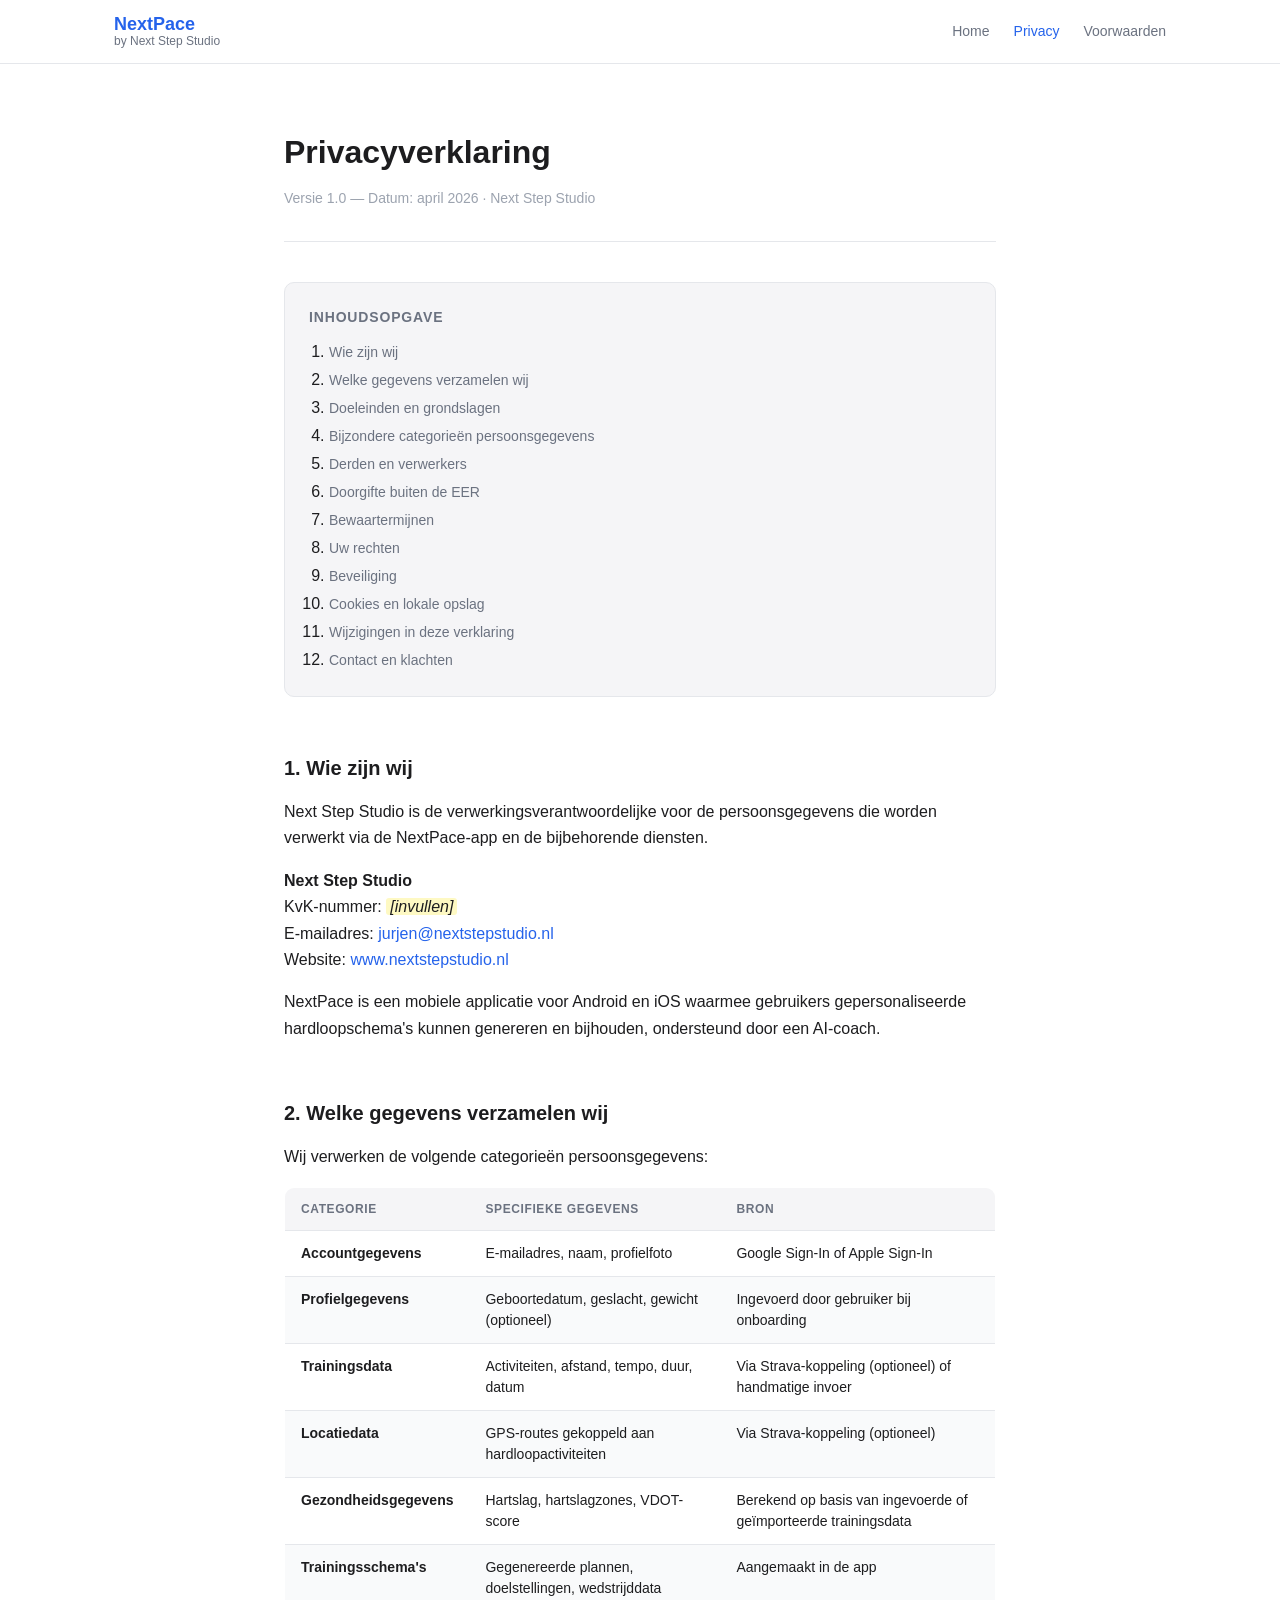
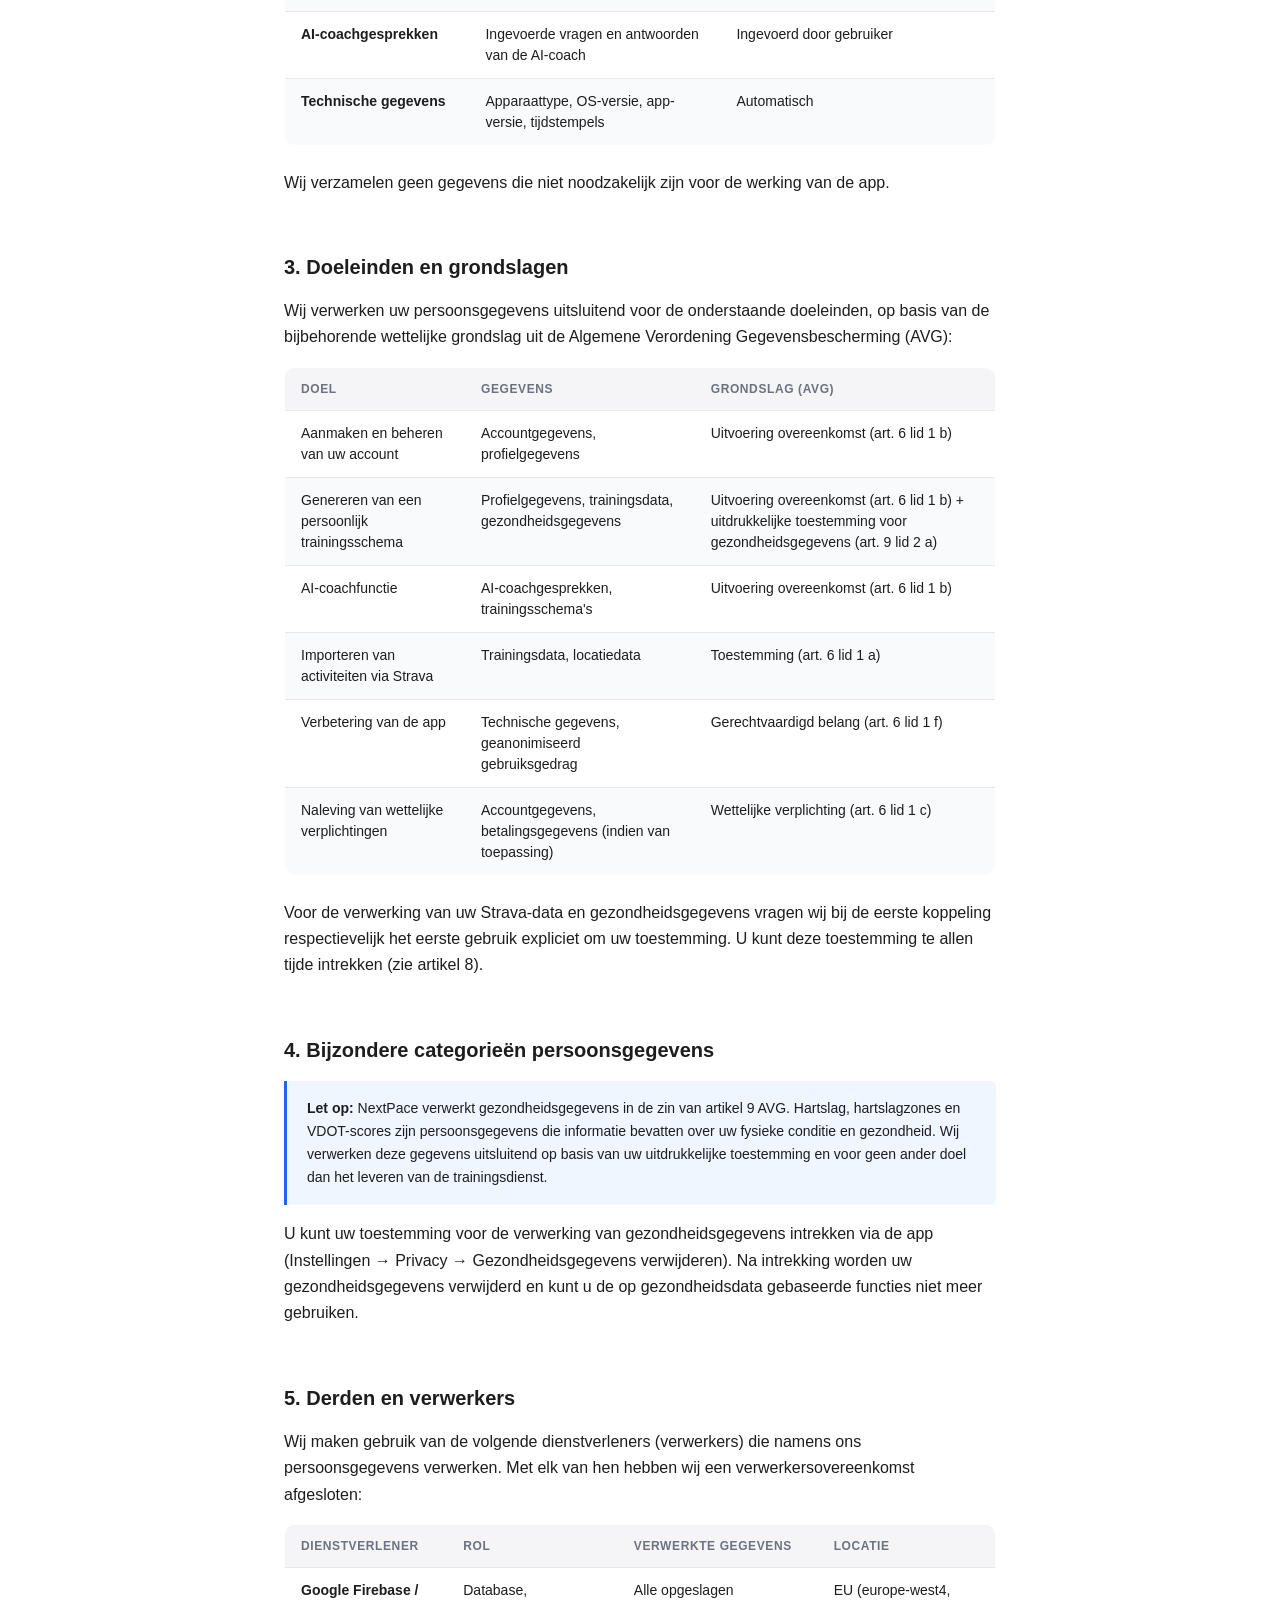
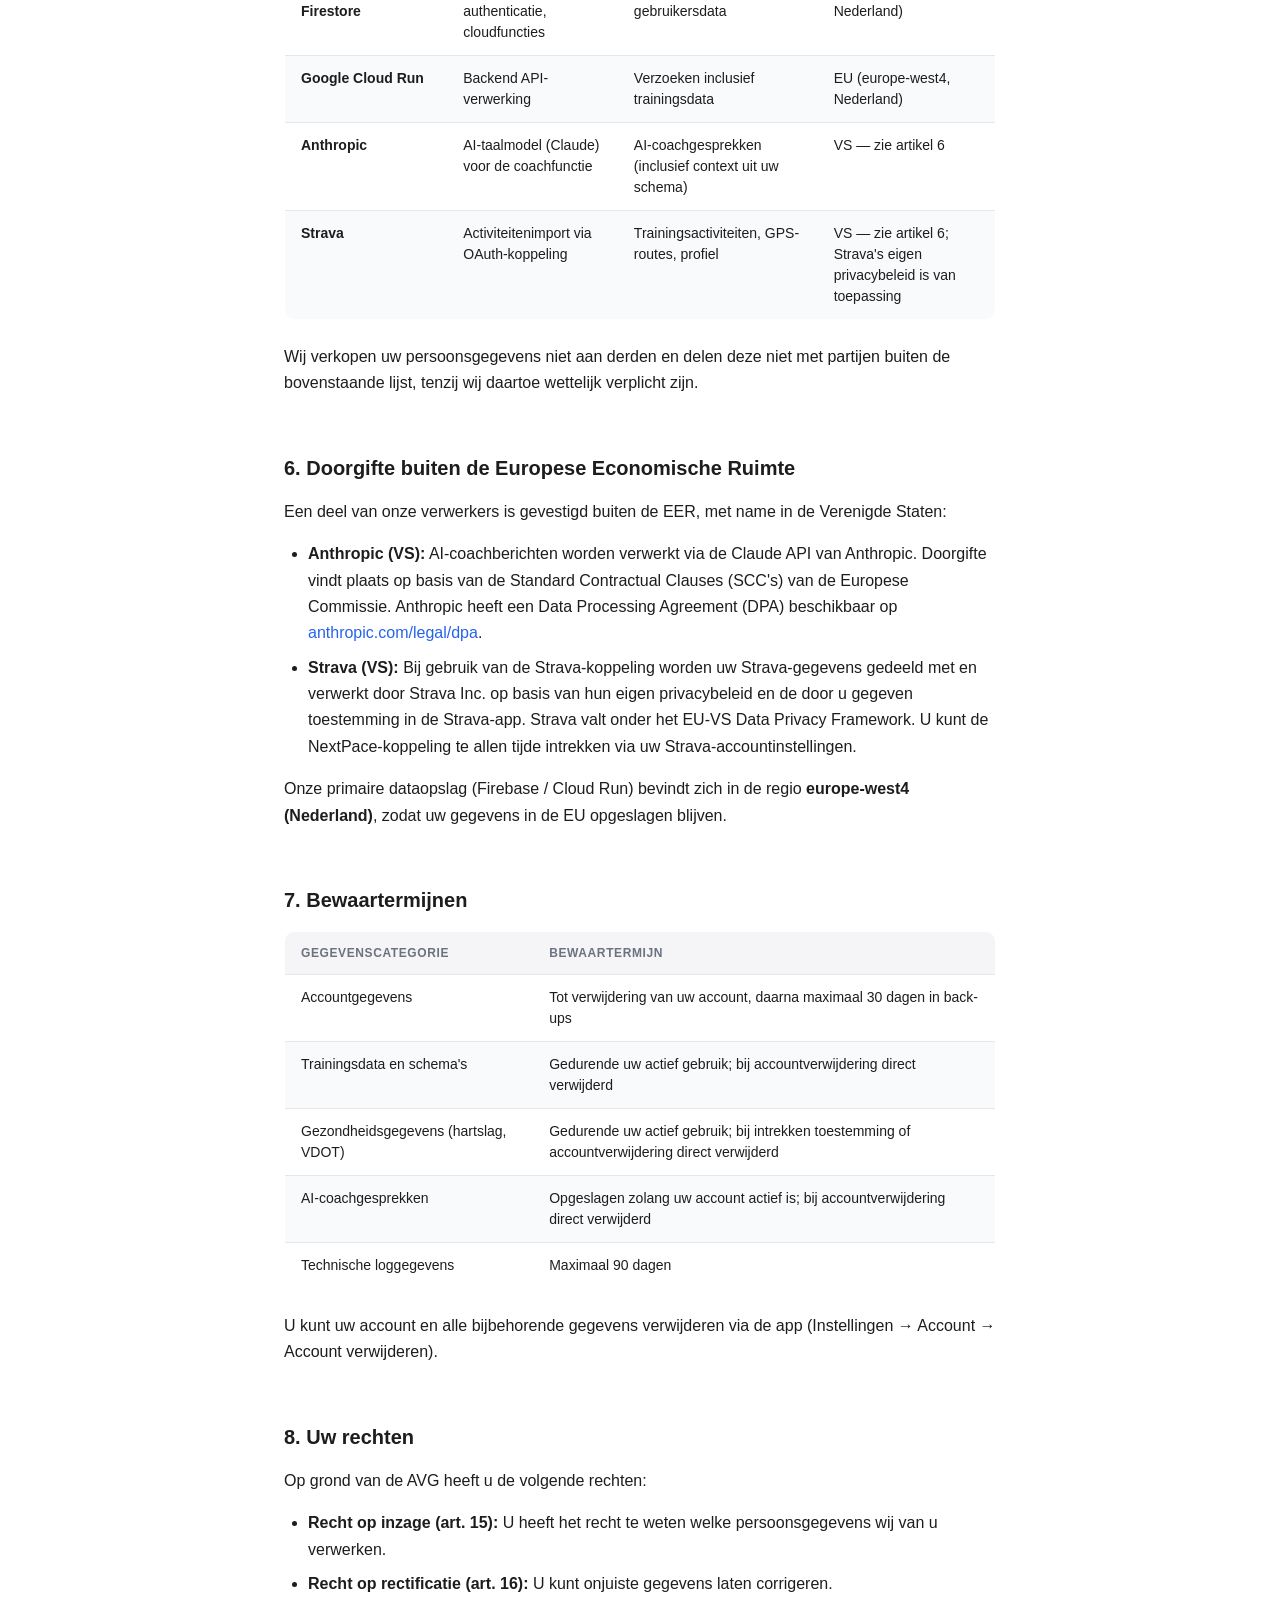
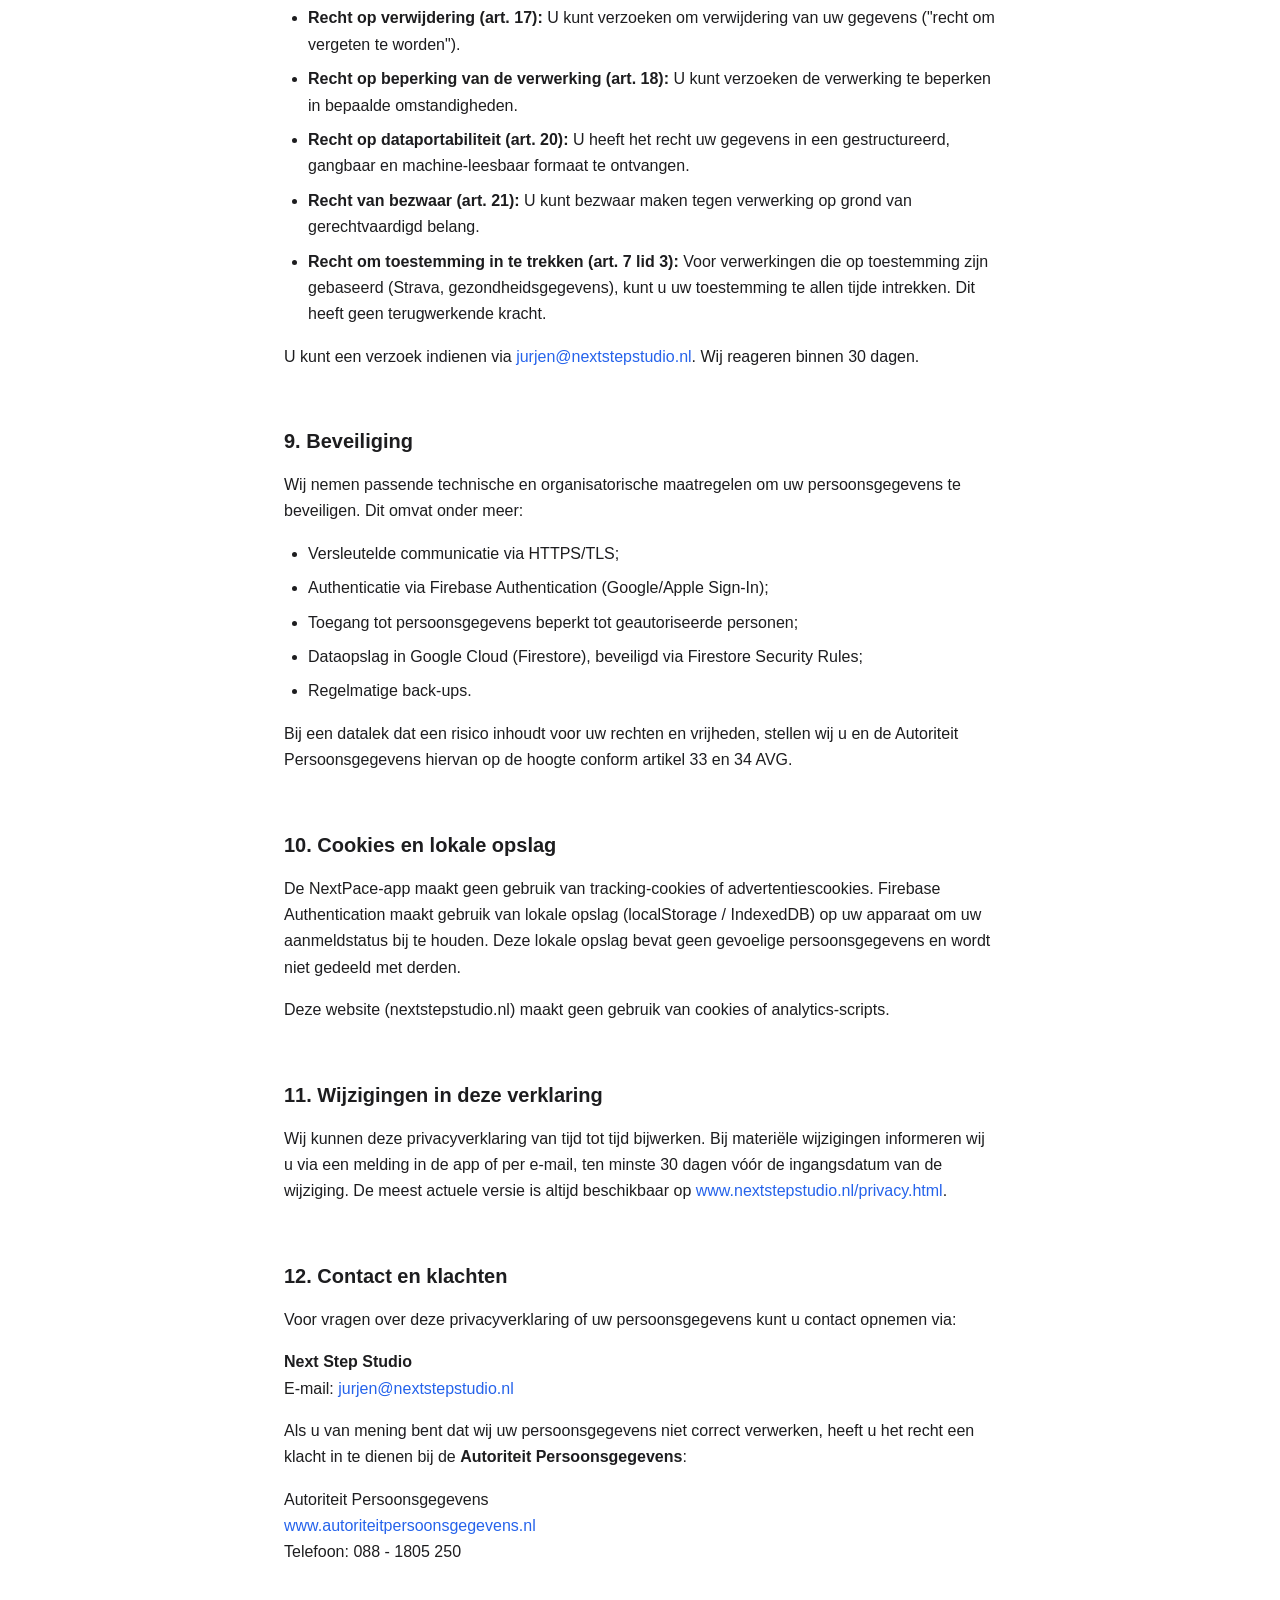
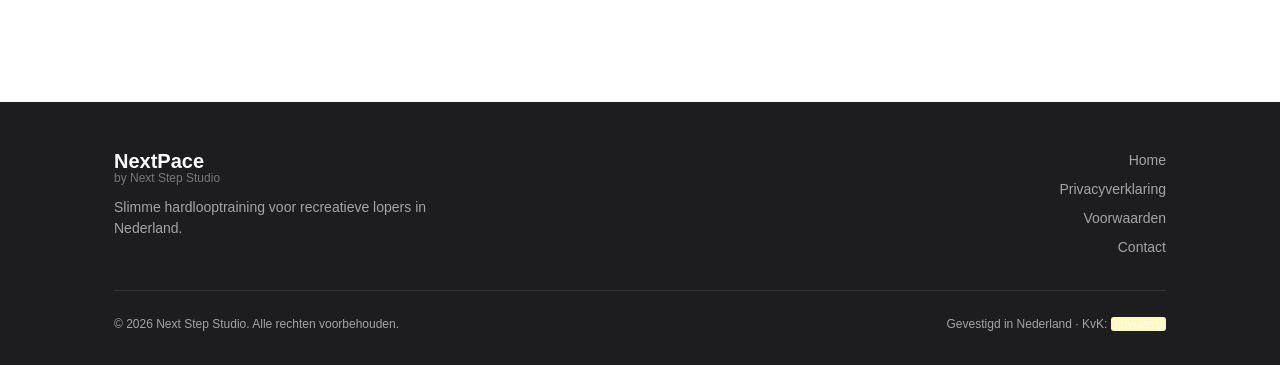
==== privacy.html @ 0c11603f "feat: initial Next Step Studio public website Homepage, privacyverklaring (AVG/GDPR) en administrati" ====
<!DOCTYPE html>
<html lang="nl">
<head>
  <meta charset="UTF-8">
  <meta name="viewport" content="width=device-width, initial-scale=1.0">
  <title>Privacyverklaring — Next Step Studio</title>
  <meta name="description" content="Privacyverklaring van Next Step Studio voor de NextPace-app. Lees hoe wij omgaan met uw persoonsgegevens.">
  <link rel="stylesheet" href="css/style.css">
</head>
<body>

<!-- Navbar -->
<nav class="navbar" role="navigation" aria-label="Hoofdnavigatie">
  <div class="container">
    <a href="/" class="nav-logo" aria-label="NextPace home">
      <span class="nav-logo-primary">NextPace</span>
      <span class="nav-logo-sub">by Next Step Studio</span>
    </a>
    <input type="checkbox" id="nav-toggle" class="nav-toggle" aria-hidden="true">
    <label for="nav-toggle" class="nav-toggle-label" aria-label="Menu openen">
      <span></span><span></span><span></span>
    </label>
    <ul class="nav-links">
      <li><a href="/">Home</a></li>
      <li><a href="/privacy.html" class="active">Privacy</a></li>
      <li><a href="/voorwaarden.html">Voorwaarden</a></li>
    </ul>
  </div>
</nav>

<!-- Inhoud -->
<main>
  <div class="legal-page">

    <div class="legal-header">
      <h1>Privacyverklaring</h1>
      <p class="legal-meta">Versie 1.0 — Datum: april 2026 · Next Step Studio</p>
    </div>

    <div class="legal-toc">
      <h2>Inhoudsopgave</h2>
      <ol>
        <li><a href="#s1">Wie zijn wij</a></li>
        <li><a href="#s2">Welke gegevens verzamelen wij</a></li>
        <li><a href="#s3">Doeleinden en grondslagen</a></li>
        <li><a href="#s4">Bijzondere categorieën persoonsgegevens</a></li>
        <li><a href="#s5">Derden en verwerkers</a></li>
        <li><a href="#s6">Doorgifte buiten de EER</a></li>
        <li><a href="#s7">Bewaartermijnen</a></li>
        <li><a href="#s8">Uw rechten</a></li>
        <li><a href="#s9">Beveiliging</a></li>
        <li><a href="#s10">Cookies en lokale opslag</a></li>
        <li><a href="#s11">Wijzigingen in deze verklaring</a></li>
        <li><a href="#s12">Contact en klachten</a></li>
      </ol>
    </div>

    <!-- 1 -->
    <div class="legal-section" id="s1">
      <h2>1. Wie zijn wij</h2>
      <p>Next Step Studio is de verwerkingsverantwoordelijke voor de persoonsgegevens die worden verwerkt via de NextPace-app en de bijbehorende diensten.</p>
      <p>
        <strong>Next Step Studio</strong><br>
        KvK-nummer: <span class="placeholder">[invullen]</span><br>
        E-mailadres: <a href="mailto:jurjen@nextstepstudio.nl">jurjen@nextstepstudio.nl</a><br>
        Website: <a href="https://www.nextstepstudio.nl">www.nextstepstudio.nl</a>
      </p>
      <p>NextPace is een mobiele applicatie voor Android en iOS waarmee gebruikers gepersonaliseerde hardloopschema's kunnen genereren en bijhouden, ondersteund door een AI-coach.</p>
    </div>

    <!-- 2 -->
    <div class="legal-section" id="s2">
      <h2>2. Welke gegevens verzamelen wij</h2>
      <p>Wij verwerken de volgende categorieën persoonsgegevens:</p>

      <table class="legal-table">
        <thead>
          <tr>
            <th>Categorie</th>
            <th>Specifieke gegevens</th>
            <th>Bron</th>
          </tr>
        </thead>
        <tbody>
          <tr>
            <td><strong>Accountgegevens</strong></td>
            <td>E-mailadres, naam, profielfoto</td>
            <td>Google Sign-In of Apple Sign-In</td>
          </tr>
          <tr>
            <td><strong>Profielgegevens</strong></td>
            <td>Geboortedatum, geslacht, gewicht (optioneel)</td>
            <td>Ingevoerd door gebruiker bij onboarding</td>
          </tr>
          <tr>
            <td><strong>Trainingsdata</strong></td>
            <td>Activiteiten, afstand, tempo, duur, datum</td>
            <td>Via Strava-koppeling (optioneel) of handmatige invoer</td>
          </tr>
          <tr>
            <td><strong>Locatiedata</strong></td>
            <td>GPS-routes gekoppeld aan hardloopactiviteiten</td>
            <td>Via Strava-koppeling (optioneel)</td>
          </tr>
          <tr>
            <td><strong>Gezondheidsgegevens</strong></td>
            <td>Hartslag, hartslagzones, VDOT-score</td>
            <td>Berekend op basis van ingevoerde of geïmporteerde trainingsdata</td>
          </tr>
          <tr>
            <td><strong>Trainingsschema's</strong></td>
            <td>Gegenereerde plannen, doelstellingen, wedstrijddata</td>
            <td>Aangemaakt in de app</td>
          </tr>
          <tr>
            <td><strong>AI-coachgesprekken</strong></td>
            <td>Ingevoerde vragen en antwoorden van de AI-coach</td>
            <td>Ingevoerd door gebruiker</td>
          </tr>
          <tr>
            <td><strong>Technische gegevens</strong></td>
            <td>Apparaattype, OS-versie, app-versie, tijdstempels</td>
            <td>Automatisch</td>
          </tr>
        </tbody>
      </table>

      <p>Wij verzamelen geen gegevens die niet noodzakelijk zijn voor de werking van de app.</p>
    </div>

    <!-- 3 -->
    <div class="legal-section" id="s3">
      <h2>3. Doeleinden en grondslagen</h2>
      <p>Wij verwerken uw persoonsgegevens uitsluitend voor de onderstaande doeleinden, op basis van de bijbehorende wettelijke grondslag uit de Algemene Verordening Gegevensbescherming (AVG):</p>

      <table class="legal-table">
        <thead>
          <tr>
            <th>Doel</th>
            <th>Gegevens</th>
            <th>Grondslag (AVG)</th>
          </tr>
        </thead>
        <tbody>
          <tr>
            <td>Aanmaken en beheren van uw account</td>
            <td>Accountgegevens, profielgegevens</td>
            <td>Uitvoering overeenkomst (art. 6 lid 1 b)</td>
          </tr>
          <tr>
            <td>Genereren van een persoonlijk trainingsschema</td>
            <td>Profielgegevens, trainingsdata, gezondheidsgegevens</td>
            <td>Uitvoering overeenkomst (art. 6 lid 1 b) + uitdrukkelijke toestemming voor gezondheidsgegevens (art. 9 lid 2 a)</td>
          </tr>
          <tr>
            <td>AI-coachfunctie</td>
            <td>AI-coachgesprekken, trainingsschema's</td>
            <td>Uitvoering overeenkomst (art. 6 lid 1 b)</td>
          </tr>
          <tr>
            <td>Importeren van activiteiten via Strava</td>
            <td>Trainingsdata, locatiedata</td>
            <td>Toestemming (art. 6 lid 1 a)</td>
          </tr>
          <tr>
            <td>Verbetering van de app</td>
            <td>Technische gegevens, geanonimiseerd gebruiksgedrag</td>
            <td>Gerechtvaardigd belang (art. 6 lid 1 f)</td>
          </tr>
          <tr>
            <td>Naleving van wettelijke verplichtingen</td>
            <td>Accountgegevens, betalingsgegevens (indien van toepassing)</td>
            <td>Wettelijke verplichting (art. 6 lid 1 c)</td>
          </tr>
        </tbody>
      </table>

      <p>Voor de verwerking van uw Strava-data en gezondheidsgegevens vragen wij bij de eerste koppeling respectievelijk het eerste gebruik expliciet om uw toestemming. U kunt deze toestemming te allen tijde intrekken (zie artikel 8).</p>
    </div>

    <!-- 4 -->
    <div class="legal-section" id="s4">
      <h2>4. Bijzondere categorieën persoonsgegevens</h2>
      <div class="legal-highlight">
        <strong>Let op:</strong> NextPace verwerkt gezondheidsgegevens in de zin van artikel 9 AVG. Hartslag, hartslagzones en VDOT-scores zijn persoonsgegevens die informatie bevatten over uw fysieke conditie en gezondheid. Wij verwerken deze gegevens uitsluitend op basis van uw uitdrukkelijke toestemming en voor geen ander doel dan het leveren van de trainingsdienst.
      </div>
      <p>U kunt uw toestemming voor de verwerking van gezondheidsgegevens intrekken via de app (Instellingen → Privacy → Gezondheidsgegevens verwijderen). Na intrekking worden uw gezondheidsgegevens verwijderd en kunt u de op gezondheidsdata gebaseerde functies niet meer gebruiken.</p>
    </div>

    <!-- 5 -->
    <div class="legal-section" id="s5">
      <h2>5. Derden en verwerkers</h2>
      <p>Wij maken gebruik van de volgende dienstverleners (verwerkers) die namens ons persoonsgegevens verwerken. Met elk van hen hebben wij een verwerkersovereenkomst afgesloten:</p>

      <table class="legal-table">
        <thead>
          <tr>
            <th>Dienstverlener</th>
            <th>Rol</th>
            <th>Verwerkte gegevens</th>
            <th>Locatie</th>
          </tr>
        </thead>
        <tbody>
          <tr>
            <td><strong>Google Firebase / Firestore</strong></td>
            <td>Database, authenticatie, cloudfuncties</td>
            <td>Alle opgeslagen gebruikersdata</td>
            <td>EU (europe-west4, Nederland)</td>
          </tr>
          <tr>
            <td><strong>Google Cloud Run</strong></td>
            <td>Backend API-verwerking</td>
            <td>Verzoeken inclusief trainingsdata</td>
            <td>EU (europe-west4, Nederland)</td>
          </tr>
          <tr>
            <td><strong>Anthropic</strong></td>
            <td>AI-taalmodel (Claude) voor de coachfunctie</td>
            <td>AI-coachgesprekken (inclusief context uit uw schema)</td>
            <td>VS — zie artikel 6</td>
          </tr>
          <tr>
            <td><strong>Strava</strong></td>
            <td>Activiteitenimport via OAuth-koppeling</td>
            <td>Trainingsactiviteiten, GPS-routes, profiel</td>
            <td>VS — zie artikel 6; Strava's eigen privacybeleid is van toepassing</td>
          </tr>
        </tbody>
      </table>

      <p>Wij verkopen uw persoonsgegevens niet aan derden en delen deze niet met partijen buiten de bovenstaande lijst, tenzij wij daartoe wettelijk verplicht zijn.</p>
    </div>

    <!-- 6 -->
    <div class="legal-section" id="s6">
      <h2>6. Doorgifte buiten de Europese Economische Ruimte</h2>
      <p>Een deel van onze verwerkers is gevestigd buiten de EER, met name in de Verenigde Staten:</p>
      <ul>
        <li><strong>Anthropic (VS):</strong> AI-coachberichten worden verwerkt via de Claude API van Anthropic. Doorgifte vindt plaats op basis van de Standard Contractual Clauses (SCC's) van de Europese Commissie. Anthropic heeft een Data Processing Agreement (DPA) beschikbaar op <a href="https://www.anthropic.com/legal/dpa" target="_blank" rel="noopener">anthropic.com/legal/dpa</a>.</li>
        <li><strong>Strava (VS):</strong> Bij gebruik van de Strava-koppeling worden uw Strava-gegevens gedeeld met en verwerkt door Strava Inc. op basis van hun eigen privacybeleid en de door u gegeven toestemming in de Strava-app. Strava valt onder het EU-VS Data Privacy Framework. U kunt de NextPace-koppeling te allen tijde intrekken via uw Strava-accountinstellingen.</li>
      </ul>
      <p>Onze primaire dataopslag (Firebase / Cloud Run) bevindt zich in de regio <strong>europe-west4 (Nederland)</strong>, zodat uw gegevens in de EU opgeslagen blijven.</p>
    </div>

    <!-- 7 -->
    <div class="legal-section" id="s7">
      <h2>7. Bewaartermijnen</h2>
      <table class="legal-table">
        <thead>
          <tr>
            <th>Gegevenscategorie</th>
            <th>Bewaartermijn</th>
          </tr>
        </thead>
        <tbody>
          <tr>
            <td>Accountgegevens</td>
            <td>Tot verwijdering van uw account, daarna maximaal 30 dagen in back-ups</td>
          </tr>
          <tr>
            <td>Trainingsdata en schema's</td>
            <td>Gedurende uw actief gebruik; bij accountverwijdering direct verwijderd</td>
          </tr>
          <tr>
            <td>Gezondheidsgegevens (hartslag, VDOT)</td>
            <td>Gedurende uw actief gebruik; bij intrekken toestemming of accountverwijdering direct verwijderd</td>
          </tr>
          <tr>
            <td>AI-coachgesprekken</td>
            <td>Opgeslagen zolang uw account actief is; bij accountverwijdering direct verwijderd</td>
          </tr>
          <tr>
            <td>Technische loggegevens</td>
            <td>Maximaal 90 dagen</td>
          </tr>
        </tbody>
      </table>
      <p>U kunt uw account en alle bijbehorende gegevens verwijderen via de app (Instellingen → Account → Account verwijderen).</p>
    </div>

    <!-- 8 -->
    <div class="legal-section" id="s8">
      <h2>8. Uw rechten</h2>
      <p>Op grond van de AVG heeft u de volgende rechten:</p>
      <ul>
        <li><strong>Recht op inzage (art. 15):</strong> U heeft het recht te weten welke persoonsgegevens wij van u verwerken.</li>
        <li><strong>Recht op rectificatie (art. 16):</strong> U kunt onjuiste gegevens laten corrigeren.</li>
        <li><strong>Recht op verwijdering (art. 17):</strong> U kunt verzoeken om verwijdering van uw gegevens ("recht om vergeten te worden").</li>
        <li><strong>Recht op beperking van de verwerking (art. 18):</strong> U kunt verzoeken de verwerking te beperken in bepaalde omstandigheden.</li>
        <li><strong>Recht op dataportabiliteit (art. 20):</strong> U heeft het recht uw gegevens in een gestructureerd, gangbaar en machine-leesbaar formaat te ontvangen.</li>
        <li><strong>Recht van bezwaar (art. 21):</strong> U kunt bezwaar maken tegen verwerking op grond van gerechtvaardigd belang.</li>
        <li><strong>Recht om toestemming in te trekken (art. 7 lid 3):</strong> Voor verwerkingen die op toestemming zijn gebaseerd (Strava, gezondheidsgegevens), kunt u uw toestemming te allen tijde intrekken. Dit heeft geen terugwerkende kracht.</li>
      </ul>
      <p>U kunt een verzoek indienen via <a href="mailto:jurjen@nextstepstudio.nl">jurjen@nextstepstudio.nl</a>. Wij reageren binnen 30 dagen.</p>
    </div>

    <!-- 9 -->
    <div class="legal-section" id="s9">
      <h2>9. Beveiliging</h2>
      <p>Wij nemen passende technische en organisatorische maatregelen om uw persoonsgegevens te beveiligen. Dit omvat onder meer:</p>
      <ul>
        <li>Versleutelde communicatie via HTTPS/TLS;</li>
        <li>Authenticatie via Firebase Authentication (Google/Apple Sign-In);</li>
        <li>Toegang tot persoonsgegevens beperkt tot geautoriseerde personen;</li>
        <li>Dataopslag in Google Cloud (Firestore), beveiligd via Firestore Security Rules;</li>
        <li>Regelmatige back-ups.</li>
      </ul>
      <p>Bij een datalek dat een risico inhoudt voor uw rechten en vrijheden, stellen wij u en de Autoriteit Persoonsgegevens hiervan op de hoogte conform artikel 33 en 34 AVG.</p>
    </div>

    <!-- 10 -->
    <div class="legal-section" id="s10">
      <h2>10. Cookies en lokale opslag</h2>
      <p>De NextPace-app maakt geen gebruik van tracking-cookies of advertentiescookies. Firebase Authentication maakt gebruik van lokale opslag (localStorage / IndexedDB) op uw apparaat om uw aanmeldstatus bij te houden. Deze lokale opslag bevat geen gevoelige persoonsgegevens en wordt niet gedeeld met derden.</p>
      <p>Deze website (nextstepstudio.nl) maakt geen gebruik van cookies of analytics-scripts.</p>
    </div>

    <!-- 11 -->
    <div class="legal-section" id="s11">
      <h2>11. Wijzigingen in deze verklaring</h2>
      <p>Wij kunnen deze privacyverklaring van tijd tot tijd bijwerken. Bij materiële wijzigingen informeren wij u via een melding in de app of per e-mail, ten minste 30 dagen vóór de ingangsdatum van de wijziging. De meest actuele versie is altijd beschikbaar op <a href="https://www.nextstepstudio.nl/privacy.html">www.nextstepstudio.nl/privacy.html</a>.</p>
    </div>

    <!-- 12 -->
    <div class="legal-section" id="s12">
      <h2>12. Contact en klachten</h2>
      <p>Voor vragen over deze privacyverklaring of uw persoonsgegevens kunt u contact opnemen via:</p>
      <p>
        <strong>Next Step Studio</strong><br>
        E-mail: <a href="mailto:jurjen@nextstepstudio.nl">jurjen@nextstepstudio.nl</a>
      </p>
      <p>Als u van mening bent dat wij uw persoonsgegevens niet correct verwerken, heeft u het recht een klacht in te dienen bij de <strong>Autoriteit Persoonsgegevens</strong>:</p>
      <p>
        Autoriteit Persoonsgegevens<br>
        <a href="https://www.autoriteitpersoonsgegevens.nl" target="_blank" rel="noopener">www.autoriteitpersoonsgegevens.nl</a><br>
        Telefoon: 088 - 1805 250
      </p>
    </div>

  </div>
</main>

<!-- Footer -->
<footer class="footer" role="contentinfo">
  <div class="container">
    <div class="footer-inner">
      <div class="footer-brand">
        <a href="/" class="nav-logo">
          <span class="nav-logo-primary">NextPace</span>
          <span class="nav-logo-sub">by Next Step Studio</span>
        </a>
        <p>Slimme hardlooptraining voor recreatieve lopers in Nederland.</p>
      </div>
      <nav class="footer-links" aria-label="Footer navigatie">
        <a href="/">Home</a>
        <a href="/privacy.html">Privacyverklaring</a>
        <a href="/voorwaarden.html">Voorwaarden</a>
        <a href="mailto:jurjen@nextstepstudio.nl">Contact</a>
      </nav>
    </div>
    <div class="footer-bottom">
      <span>© 2026 Next Step Studio. Alle rechten voorbehouden.</span>
      <span>Gevestigd in Nederland · KvK: <span class="placeholder">[invullen]</span></span>
    </div>
  </div>
</footer>

</body>
</html>
---- css/style.css ----
/* ============================================================
   Next Step Studio — Design System
   nextstepstudio.nl
   ============================================================ */

/* --- Tokens ------------------------------------------------- */
:root {
  /* Brand */
  --color-primary:        #2563eb;
  --color-primary-hover:  #1d4ed8;
  --color-primary-light:  #eff6ff;

  /* Accent (decoratief, niet voor tekst op wit — contrast < 3:1) */
  --color-accent:         #f97316;
  --color-accent-hover:   #ea6c00;

  /* Backgrounds */
  --color-bg:             #ffffff;
  --color-bg-subtle:      #f5f5f7;
  --color-bg-muted:       #f9fafb;

  /* Borders */
  --color-border:         #e5e7eb;
  --color-border-subtle:  #d1d5db;

  /* Text */
  --color-text:           #1d1d1f;
  --color-text-secondary: #6b7280;
  --color-text-muted:     #9ca3af;
  --color-text-inverse:   #ffffff;

  /* Typography */
  --font-family: -apple-system, BlinkMacSystemFont, 'Segoe UI', 'Helvetica Neue', Arial, sans-serif;

  --text-xs:   0.75rem;
  --text-sm:   0.875rem;
  --text-base: 1rem;
  --text-lg:   1.125rem;
  --text-xl:   1.25rem;
  --text-2xl:  1.5rem;
  --text-3xl:  2rem;
  --text-4xl:  clamp(2.25rem, 5vw, 3rem);

  --font-normal:   400;
  --font-medium:   500;
  --font-semibold: 600;
  --font-bold:     700;

  --leading-tight:   1.2;
  --leading-snug:    1.375;
  --leading-normal:  1.5;
  --leading-relaxed: 1.65;

  /* Spacing (4px base) */
  --space-1:  0.25rem;
  --space-2:  0.5rem;
  --space-3:  0.75rem;
  --space-4:  1rem;
  --space-5:  1.25rem;
  --space-6:  1.5rem;
  --space-8:  2rem;
  --space-10: 2.5rem;
  --space-12: 3rem;
  --space-16: 4rem;
  --space-20: 5rem;
  --space-24: 6rem;

  /* Border radius */
  --radius-sm:   6px;
  --radius-md:   10px;
  --radius-lg:   12px;
  --radius-full: 9999px;

  /* Shadows */
  --shadow-sm: 0 1px 4px rgba(0,0,0,0.06);
  --shadow-md: 0 2px 12px rgba(0,0,0,0.08);
  --shadow-lg: 0 8px 32px rgba(0,0,0,0.10);
}

/* --- Reset -------------------------------------------------- */
*, *::before, *::after { box-sizing: border-box; margin: 0; padding: 0; }

html { scroll-behavior: smooth; }

body {
  font-family: var(--font-family);
  font-size: var(--text-base);
  line-height: var(--leading-normal);
  color: var(--color-text);
  background: var(--color-bg);
  -webkit-font-smoothing: antialiased;
}

a { color: var(--color-primary); text-decoration: none; }
a:hover { text-decoration: underline; }
a:focus-visible {
  outline: 2px solid var(--color-primary);
  outline-offset: 2px;
  border-radius: var(--radius-sm);
}

img { max-width: 100%; display: block; }

/* --- Layout ------------------------------------------------- */
.container {
  max-width: 1100px;
  margin: 0 auto;
  padding: 0 var(--space-6);
}

/* --- Navbar ------------------------------------------------- */
.navbar {
  position: sticky;
  top: 0;
  z-index: 100;
  background: var(--color-bg);
  border-bottom: 1px solid var(--color-border);
  height: 64px;
  display: flex;
  align-items: center;
}

.navbar .container {
  display: flex;
  align-items: center;
  justify-content: space-between;
  width: 100%;
}

.nav-logo {
  display: flex;
  flex-direction: column;
  line-height: 1.1;
  color: var(--color-text);
  text-decoration: none;
}
.nav-logo:hover { text-decoration: none; }

.nav-logo-primary {
  font-size: var(--text-lg);
  font-weight: var(--font-bold);
  color: var(--color-primary);
}

.nav-logo-sub {
  font-size: var(--text-xs);
  font-weight: var(--font-normal);
  color: var(--color-text-secondary);
}

.nav-links {
  display: flex;
  align-items: center;
  gap: var(--space-6);
  list-style: none;
}

.nav-links a {
  font-size: var(--text-sm);
  font-weight: var(--font-medium);
  color: var(--color-text-secondary);
  transition: color 0.15s;
}
.nav-links a:hover { color: var(--color-text); text-decoration: none; }
.nav-links a.active { color: var(--color-primary); }

/* Mobile nav toggle — pure CSS checkbox hack */
.nav-toggle { display: none; }
.nav-toggle-label {
  display: none;
  cursor: pointer;
  flex-direction: column;
  gap: 5px;
  padding: var(--space-2);
}
.nav-toggle-label span {
  display: block;
  width: 22px;
  height: 2px;
  background: var(--color-text);
  border-radius: 2px;
  transition: 0.2s;
}

@media (max-width: 600px) {
  .nav-toggle-label { display: flex; }
  .nav-links {
    display: none;
    position: absolute;
    top: 64px;
    left: 0; right: 0;
    background: var(--color-bg);
    border-bottom: 1px solid var(--color-border);
    flex-direction: column;
    align-items: flex-start;
    padding: var(--space-4) var(--space-6);
    gap: var(--space-4);
  }
  .nav-toggle:checked ~ .nav-links { display: flex; }
  .nav-toggle:checked + .nav-toggle-label span:nth-child(1) { transform: translateY(7px) rotate(45deg); }
  .nav-toggle:checked + .nav-toggle-label span:nth-child(2) { opacity: 0; }
  .nav-toggle:checked + .nav-toggle-label span:nth-child(3) { transform: translateY(-7px) rotate(-45deg); }
}

/* --- Buttons ----------------------------------------------- */
.btn {
  display: inline-flex;
  align-items: center;
  gap: var(--space-2);
  padding: var(--space-3) var(--space-6);
  border-radius: var(--radius-md);
  font-size: var(--text-base);
  font-weight: var(--font-semibold);
  font-family: var(--font-family);
  text-decoration: none;
  cursor: pointer;
  border: none;
  transition: background 0.15s, transform 0.1s, box-shadow 0.15s, color 0.15s;
}
.btn:hover { text-decoration: none; }
.btn:active { transform: scale(0.98); }
.btn:focus-visible { outline: 2px solid var(--color-primary); outline-offset: 2px; }

.btn-primary {
  background: var(--color-primary);
  color: var(--color-text-inverse);
}
.btn-primary:hover { background: var(--color-primary-hover); color: var(--color-text-inverse); }

.btn-ghost {
  background: transparent;
  color: var(--color-primary);
  border: 1.5px solid var(--color-primary);
}
.btn-ghost:hover { background: var(--color-primary-light); color: var(--color-primary); }

.btn-secondary {
  background: var(--color-bg-muted);
  color: var(--color-text);
  border: 1px solid var(--color-border);
}
.btn-secondary:hover { background: var(--color-border); }

/* --- Hero --------------------------------------------------- */
.hero {
  background: linear-gradient(135deg, #eff6ff 0%, #f5f5f7 60%, #fff7ed 100%);
  padding: var(--space-24) 0;
}

.hero-inner {
  display: grid;
  grid-template-columns: 1fr 1fr;
  gap: var(--space-16);
  align-items: center;
}

.hero-eyebrow {
  display: inline-flex;
  align-items: center;
  gap: var(--space-2);
  font-size: var(--text-sm);
  font-weight: var(--font-semibold);
  color: var(--color-accent);
  text-transform: uppercase;
  letter-spacing: 0.08em;
  margin-bottom: var(--space-4);
}

.hero-title {
  font-size: var(--text-4xl);
  font-weight: var(--font-bold);
  line-height: var(--leading-tight);
  color: var(--color-text);
  margin-bottom: var(--space-5);
}

.hero-title em {
  font-style: normal;
  color: var(--color-primary);
}

.hero-sub {
  font-size: var(--text-lg);
  line-height: var(--leading-normal);
  color: var(--color-text-secondary);
  max-width: 480px;
  margin-bottom: var(--space-8);
}

.hero-actions {
  display: flex;
  gap: var(--space-4);
  flex-wrap: wrap;
}

.hero-visual {
  display: flex;
  justify-content: center;
  align-items: center;
}

.hero-mockup {
  background: var(--color-text);
  border-radius: 36px;
  width: 240px;
  height: 460px;
  display: flex;
  flex-direction: column;
  align-items: center;
  justify-content: center;
  gap: var(--space-4);
  box-shadow: var(--shadow-lg), 0 0 0 8px rgba(29,29,31,0.15);
  color: var(--color-text-inverse);
  position: relative;
  overflow: hidden;
}

.hero-mockup::before {
  content: '';
  position: absolute;
  top: 16px;
  width: 80px;
  height: 6px;
  background: rgba(255,255,255,0.2);
  border-radius: var(--radius-full);
}

.hero-mockup-logo {
  font-size: var(--text-2xl);
  font-weight: var(--font-bold);
  color: var(--color-primary);
}

.hero-mockup-tag {
  font-size: var(--text-xs);
  color: rgba(255,255,255,0.5);
  letter-spacing: 0.05em;
}

.hero-mockup-stats {
  display: flex;
  gap: var(--space-4);
  margin-top: var(--space-4);
}

.hero-stat {
  text-align: center;
}

.hero-stat-value {
  font-size: var(--text-xl);
  font-weight: var(--font-bold);
}

.hero-stat-label {
  font-size: 10px;
  color: rgba(255,255,255,0.5);
  text-transform: uppercase;
  letter-spacing: 0.05em;
}

@media (max-width: 768px) {
  .hero-inner {
    grid-template-columns: 1fr;
    text-align: center;
  }
  .hero-sub { max-width: 100%; }
  .hero-actions { justify-content: center; }
  .hero-visual { order: -1; }
  .hero-mockup { width: 180px; height: 340px; }
}

/* --- Section headers --------------------------------------- */
.section {
  padding: var(--space-20) 0;
}

.section-alt {
  background: var(--color-bg-subtle);
}

.section-header {
  text-align: center;
  max-width: 600px;
  margin: 0 auto var(--space-12);
}

.section-eyebrow {
  font-size: var(--text-sm);
  font-weight: var(--font-semibold);
  color: var(--color-primary);
  text-transform: uppercase;
  letter-spacing: 0.08em;
  margin-bottom: var(--space-3);
}

.section-title {
  font-size: var(--text-3xl);
  font-weight: var(--font-bold);
  line-height: var(--leading-tight);
  margin-bottom: var(--space-4);
}

.section-sub {
  font-size: var(--text-lg);
  color: var(--color-text-secondary);
  line-height: var(--leading-normal);
}

/* --- Feature cards ----------------------------------------- */
.features-grid {
  display: grid;
  grid-template-columns: repeat(auto-fit, minmax(280px, 1fr));
  gap: var(--space-6);
}

.feature-card {
  background: var(--color-bg);
  border: 1px solid var(--color-border);
  border-radius: var(--radius-lg);
  padding: var(--space-8);
  box-shadow: var(--shadow-sm);
  transition: transform 0.2s, box-shadow 0.2s;
}

.feature-card:hover {
  transform: translateY(-2px);
  box-shadow: var(--shadow-lg);
}

.feature-icon {
  font-size: 2.25rem;
  margin-bottom: var(--space-4);
  display: block;
}

.feature-title {
  font-size: var(--text-xl);
  font-weight: var(--font-semibold);
  margin-bottom: var(--space-3);
}

.feature-desc {
  font-size: var(--text-base);
  color: var(--color-text-secondary);
  line-height: var(--leading-normal);
}

/* --- Over ons --------------------------------------------- */
.about-inner {
  display: grid;
  grid-template-columns: 1fr 1fr;
  gap: var(--space-16);
  align-items: center;
}

.about-text h2 {
  font-size: var(--text-3xl);
  font-weight: var(--font-bold);
  line-height: var(--leading-tight);
  margin-bottom: var(--space-5);
}

.about-text p {
  font-size: var(--text-lg);
  color: var(--color-text-secondary);
  line-height: var(--leading-normal);
  margin-bottom: var(--space-4);
}

.about-badge {
  display: inline-flex;
  align-items: center;
  gap: var(--space-2);
  background: var(--color-primary-light);
  color: var(--color-primary);
  font-size: var(--text-sm);
  font-weight: var(--font-semibold);
  padding: var(--space-2) var(--space-4);
  border-radius: var(--radius-full);
  margin-bottom: var(--space-6);
}

.about-visual {
  background: linear-gradient(135deg, var(--color-primary-light), #fff7ed);
  border-radius: var(--radius-lg);
  padding: var(--space-12);
  display: flex;
  flex-direction: column;
  gap: var(--space-4);
}

.about-stat-row {
  display: flex;
  gap: var(--space-4);
}

.about-stat-card {
  flex: 1;
  background: var(--color-bg);
  border-radius: var(--radius-md);
  padding: var(--space-5);
  box-shadow: var(--shadow-sm);
  text-align: center;
}

.about-stat-value {
  font-size: var(--text-2xl);
  font-weight: var(--font-bold);
  color: var(--color-primary);
}

.about-stat-label {
  font-size: var(--text-xs);
  color: var(--color-text-muted);
  text-transform: uppercase;
  letter-spacing: 0.05em;
  margin-top: var(--space-1);
}

@media (max-width: 768px) {
  .about-inner { grid-template-columns: 1fr; }
  .about-visual { display: none; }
}

/* --- CTA banner -------------------------------------------- */
.cta-banner {
  background: var(--color-text);
  color: var(--color-text-inverse);
  padding: var(--space-16) 0;
  text-align: center;
}

.cta-banner h2 {
  font-size: var(--text-3xl);
  font-weight: var(--font-bold);
  margin-bottom: var(--space-4);
}

.cta-banner p {
  font-size: var(--text-lg);
  color: rgba(255,255,255,0.65);
  margin-bottom: var(--space-8);
}

.cta-banner .btn-primary {
  background: var(--color-accent);
  font-size: var(--text-lg);
  padding: var(--space-4) var(--space-8);
}
.cta-banner .btn-primary:hover { background: var(--color-accent-hover); }

/* --- Footer ------------------------------------------------ */
.footer {
  background: var(--color-text);
  color: rgba(255,255,255,0.6);
  padding: var(--space-12) 0 var(--space-8);
}

.footer-inner {
  display: grid;
  grid-template-columns: 1fr auto;
  gap: var(--space-8);
  align-items: start;
  padding-bottom: var(--space-8);
  border-bottom: 1px solid rgba(255,255,255,0.1);
  margin-bottom: var(--space-6);
}

.footer-brand .nav-logo-primary {
  color: var(--color-text-inverse);
  font-size: var(--text-xl);
}

.footer-brand .nav-logo-sub {
  color: rgba(255,255,255,0.4);
}

.footer-brand p {
  margin-top: var(--space-3);
  font-size: var(--text-sm);
  max-width: 320px;
  line-height: var(--leading-normal);
}

.footer-links {
  display: flex;
  flex-direction: column;
  gap: var(--space-2);
  align-items: flex-end;
}

.footer-links a {
  font-size: var(--text-sm);
  color: rgba(255,255,255,0.6);
  transition: color 0.15s;
}
.footer-links a:hover { color: var(--color-text-inverse); text-decoration: none; }

.footer-bottom {
  display: flex;
  justify-content: space-between;
  align-items: center;
  font-size: var(--text-xs);
  gap: var(--space-4);
  flex-wrap: wrap;
}

@media (max-width: 600px) {
  .footer-inner { grid-template-columns: 1fr; }
  .footer-links { align-items: flex-start; flex-direction: row; flex-wrap: wrap; gap: var(--space-4); }
  .footer-bottom { flex-direction: column; align-items: flex-start; }
}

/* --- Juridische pagina's ----------------------------------- */
.legal-page {
  max-width: 760px;
  margin: 0 auto;
  padding: var(--space-16) var(--space-6) var(--space-24);
}

.legal-header {
  margin-bottom: var(--space-10);
  padding-bottom: var(--space-8);
  border-bottom: 1px solid var(--color-border);
}

.legal-header h1 {
  font-size: var(--text-3xl);
  font-weight: var(--font-bold);
  margin-bottom: var(--space-3);
}

.legal-meta {
  font-size: var(--text-sm);
  color: var(--color-text-muted);
}

.legal-toc {
  background: var(--color-bg-subtle);
  border: 1px solid var(--color-border);
  border-radius: var(--radius-md);
  padding: var(--space-6);
  margin-bottom: var(--space-10);
}

.legal-toc h2 {
  font-size: var(--text-sm);
  font-weight: var(--font-semibold);
  text-transform: uppercase;
  letter-spacing: 0.06em;
  color: var(--color-text-secondary);
  margin-bottom: var(--space-3);
}

.legal-toc ol {
  padding-left: var(--space-5);
  display: flex;
  flex-direction: column;
  gap: var(--space-1);
}

.legal-toc a {
  font-size: var(--text-sm);
  color: var(--color-text-secondary);
}
.legal-toc a:hover { color: var(--color-primary); text-decoration: none; }

.legal-section {
  margin-bottom: var(--space-10);
}

.legal-section h2 {
  font-size: var(--text-xl);
  font-weight: var(--font-semibold);
  margin-bottom: var(--space-4);
  padding-top: var(--space-4);
}

.legal-section h3 {
  font-size: var(--text-base);
  font-weight: var(--font-semibold);
  margin-top: var(--space-5);
  margin-bottom: var(--space-2);
}

.legal-section p {
  font-size: var(--text-base);
  line-height: var(--leading-relaxed);
  color: var(--color-text);
  margin-bottom: var(--space-4);
}

.legal-section ul,
.legal-section ol {
  padding-left: var(--space-6);
  margin-bottom: var(--space-4);
  display: flex;
  flex-direction: column;
  gap: var(--space-2);
}

.legal-section li {
  font-size: var(--text-base);
  line-height: var(--leading-relaxed);
}

.legal-table {
  width: 100%;
  border-collapse: collapse;
  font-size: var(--text-sm);
  margin-bottom: var(--space-6);
  border-radius: var(--radius-md);
  overflow: hidden;
  border: 1px solid var(--color-border);
}

.legal-table th {
  background: var(--color-bg-subtle);
  font-weight: var(--font-semibold);
  text-align: left;
  padding: var(--space-3) var(--space-4);
  border-bottom: 1px solid var(--color-border);
  font-size: var(--text-xs);
  text-transform: uppercase;
  letter-spacing: 0.05em;
  color: var(--color-text-secondary);
}

.legal-table td {
  padding: var(--space-3) var(--space-4);
  border-bottom: 1px solid var(--color-border);
  line-height: var(--leading-normal);
  vertical-align: top;
}

.legal-table tr:last-child td { border-bottom: none; }
.legal-table tr:nth-child(even) td { background: var(--color-bg-muted); }

.legal-highlight {
  background: var(--color-primary-light);
  border-left: 3px solid var(--color-primary);
  padding: var(--space-4) var(--space-5);
  border-radius: 0 var(--radius-sm) var(--radius-sm) 0;
  margin-bottom: var(--space-4);
  font-size: var(--text-sm);
  line-height: var(--leading-relaxed);
}

.placeholder {
  background: #fef9c3;
  padding: 0 var(--space-1);
  border-radius: 3px;
  font-style: italic;
}
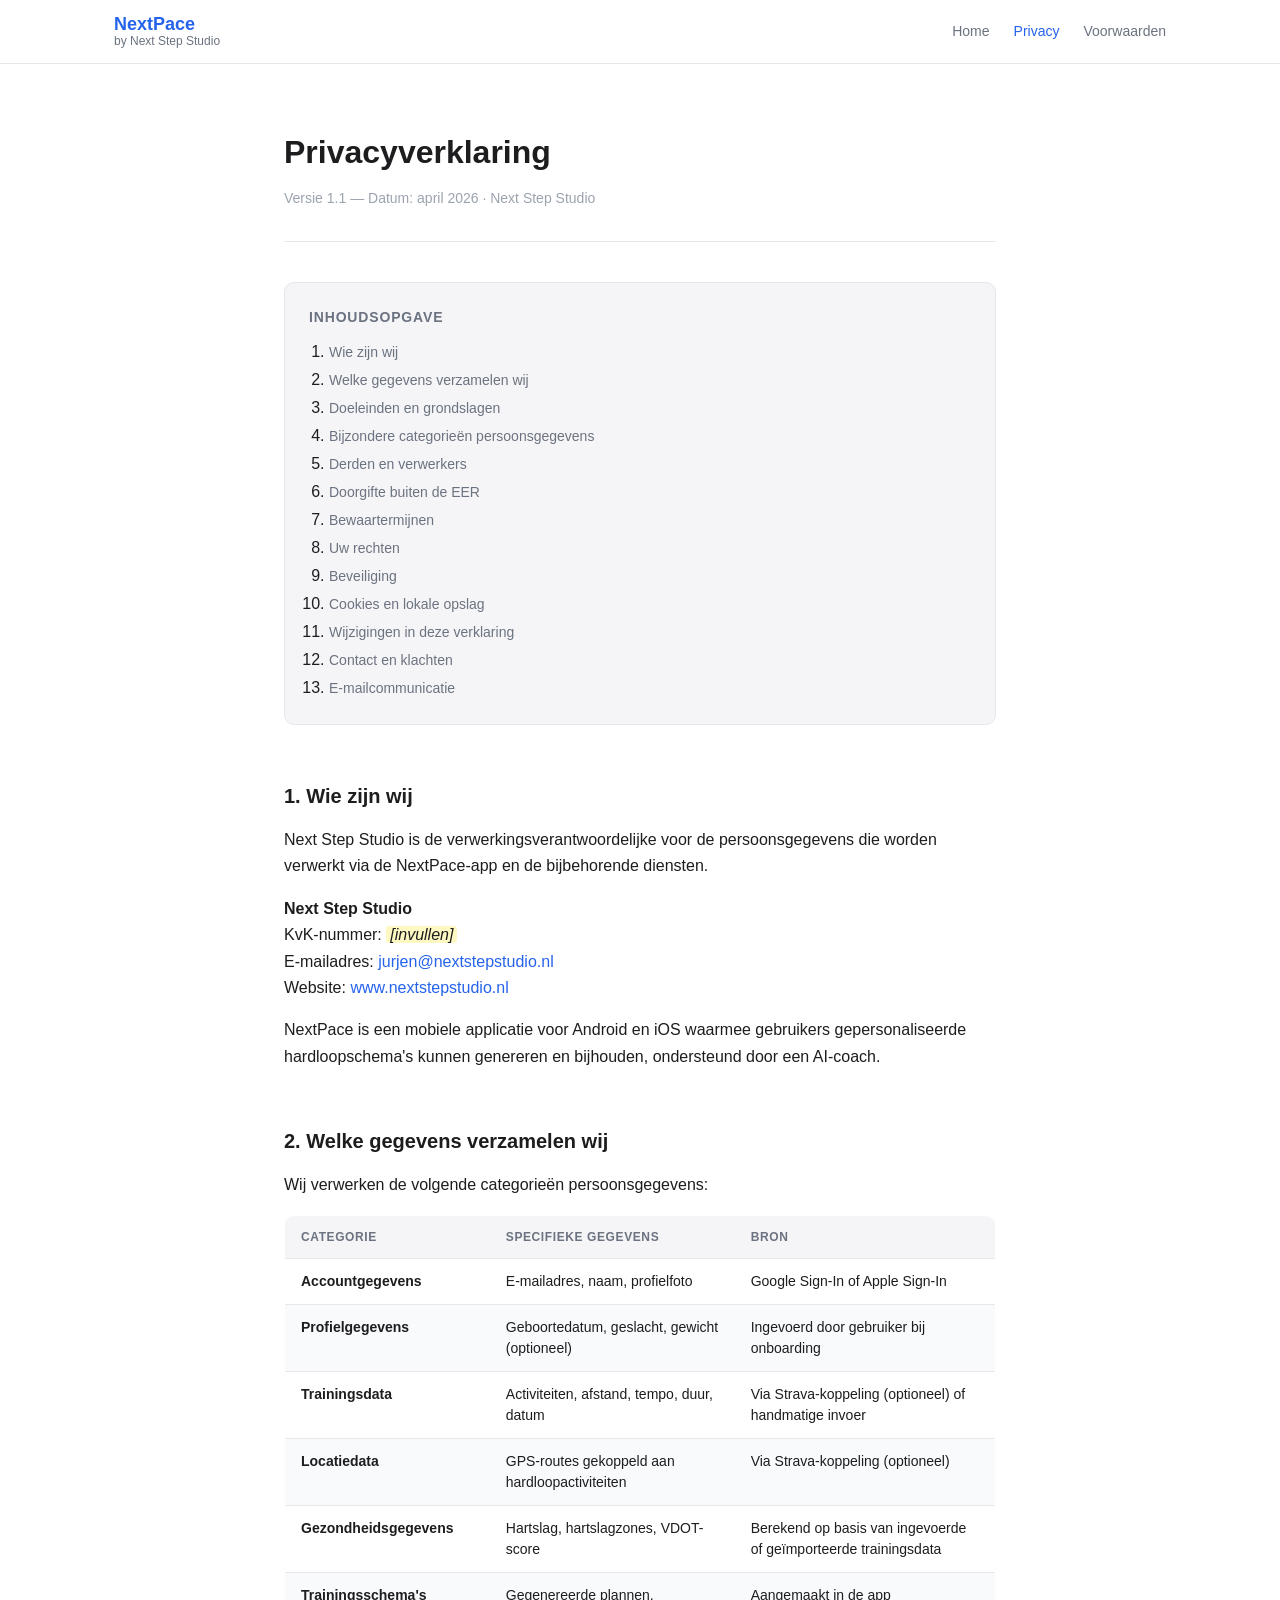
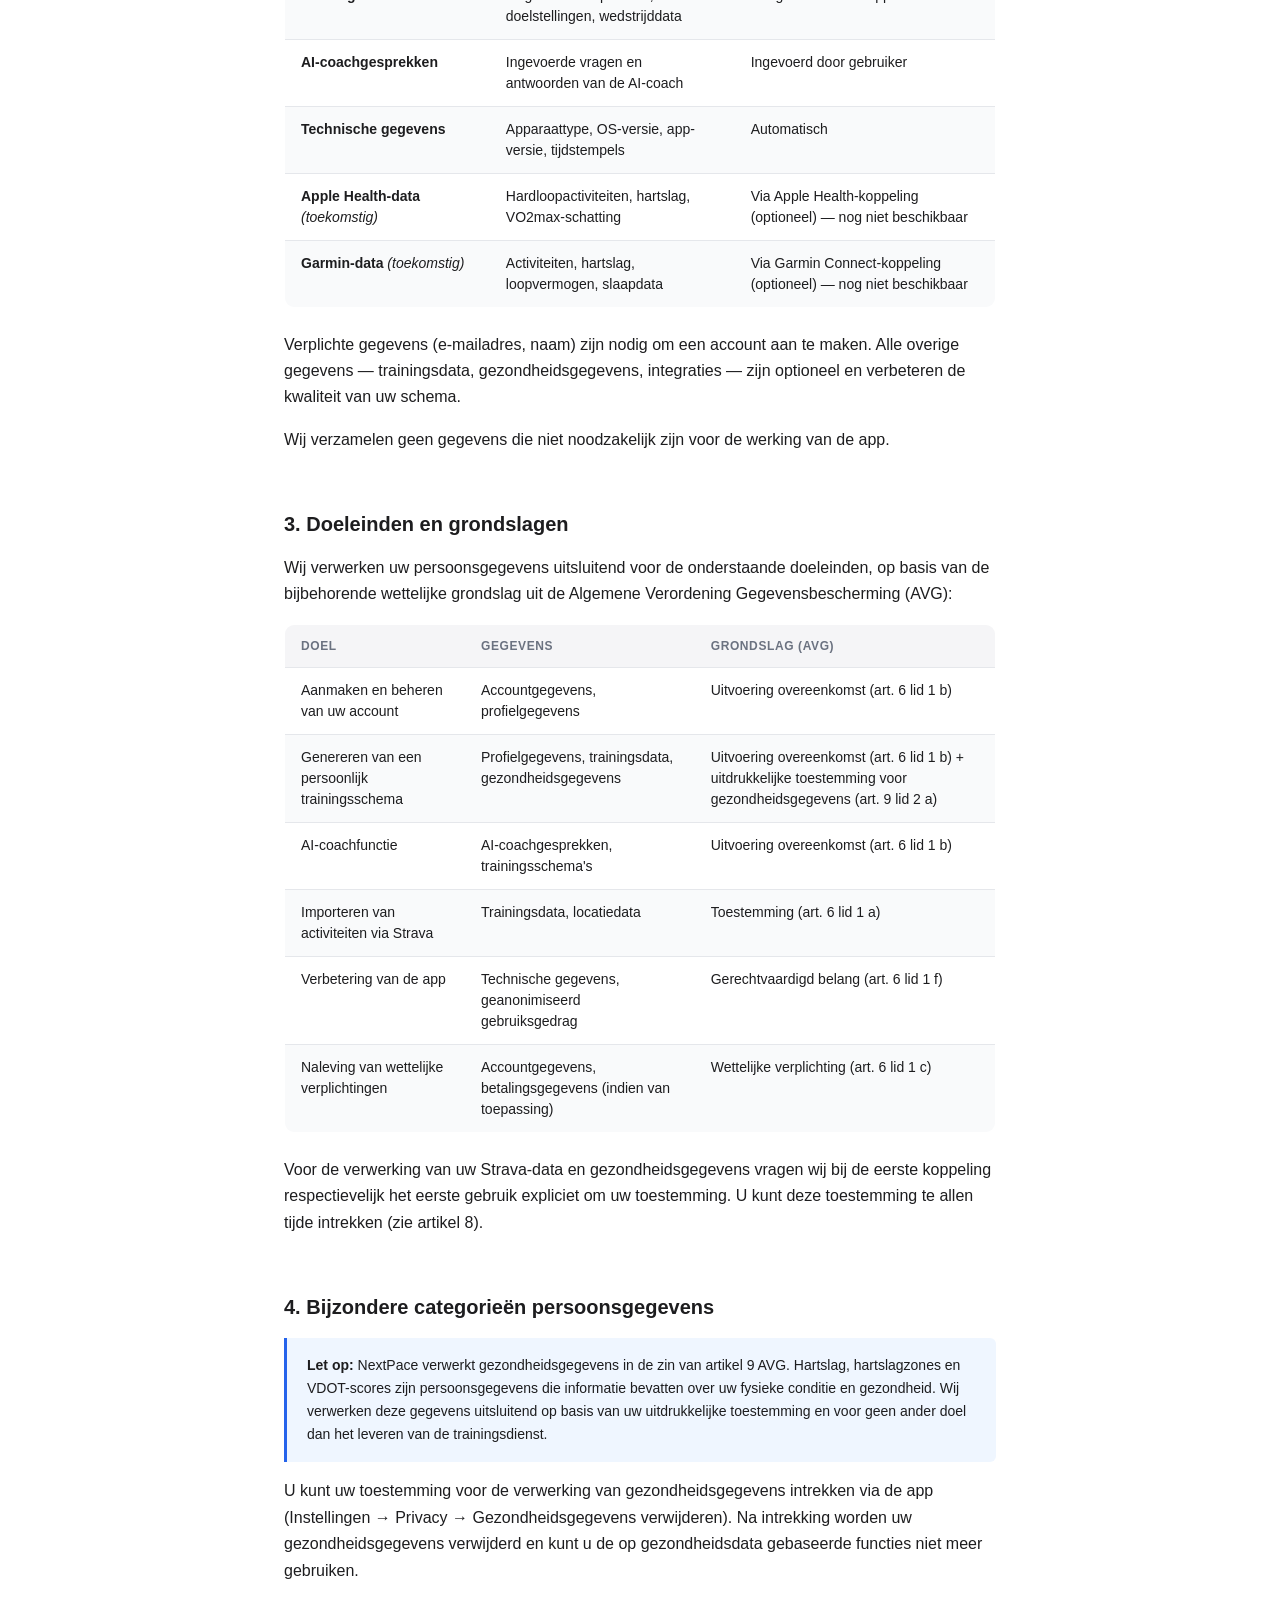
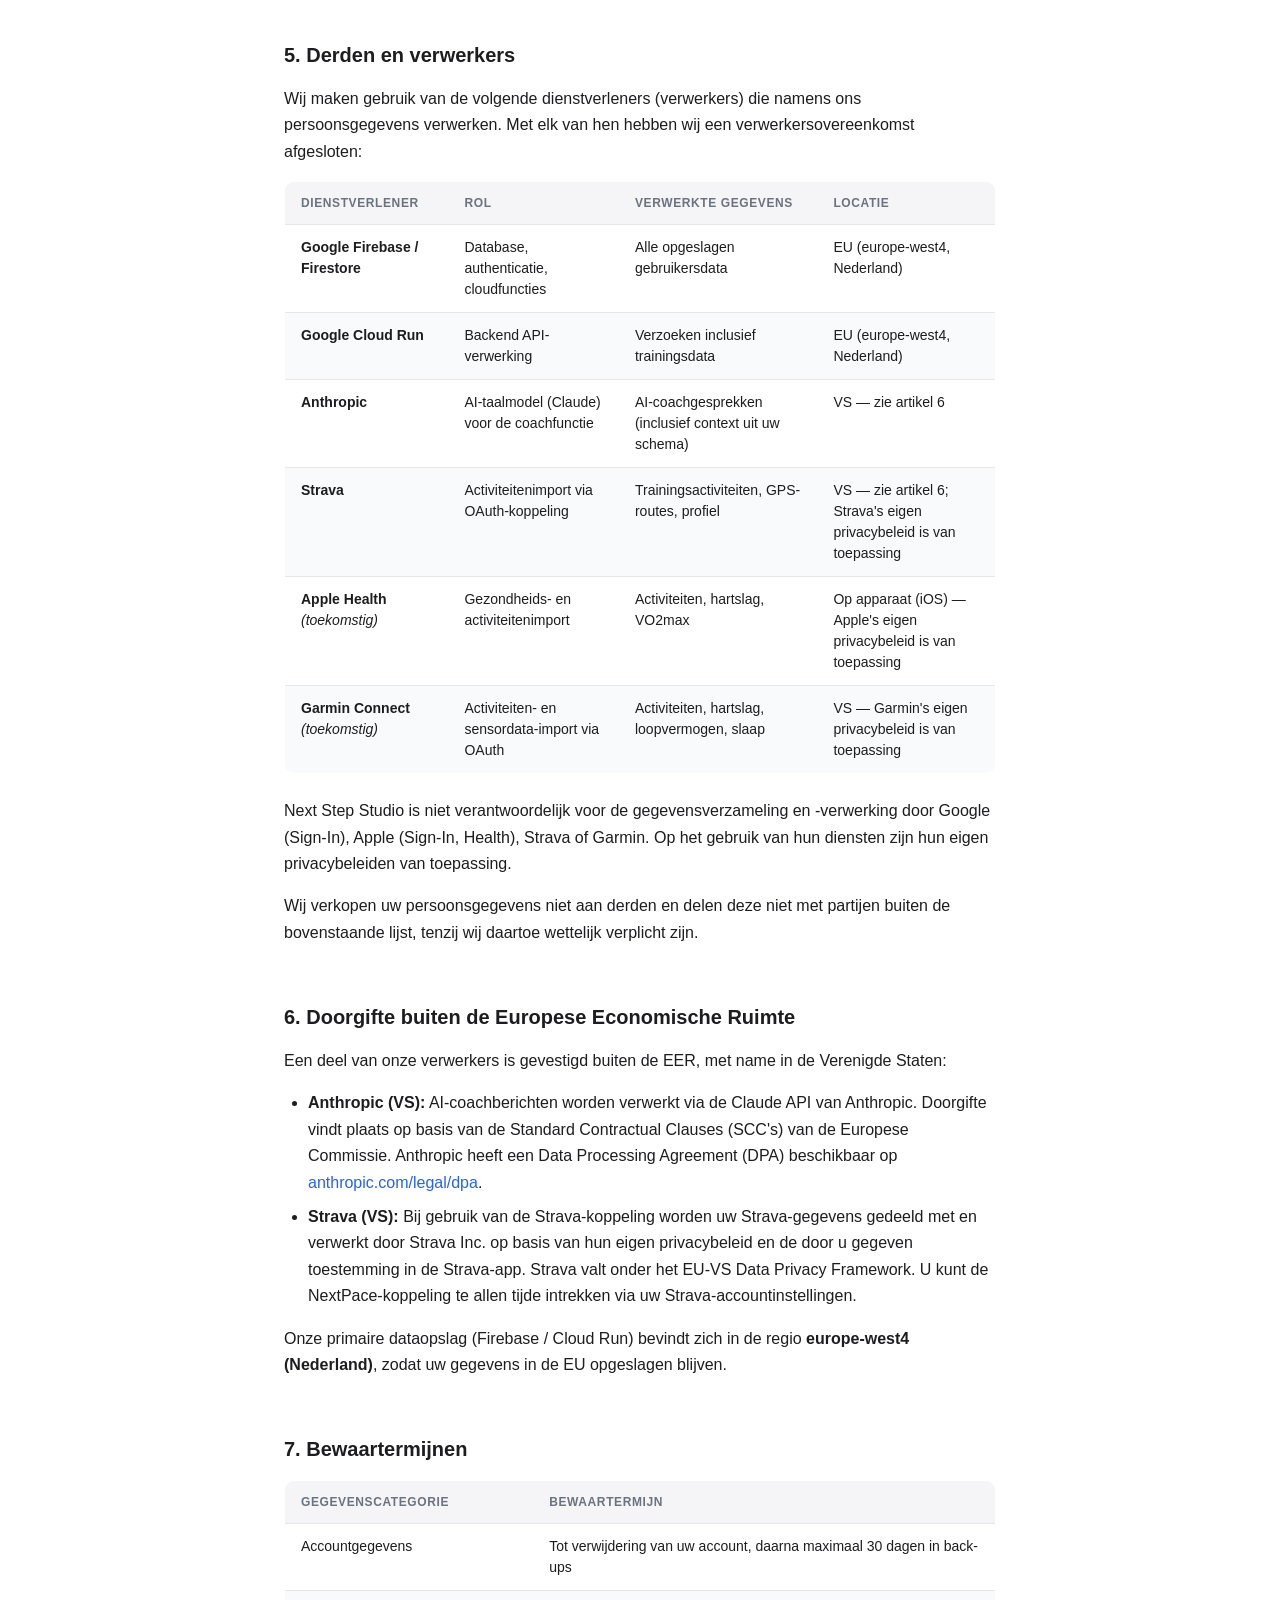
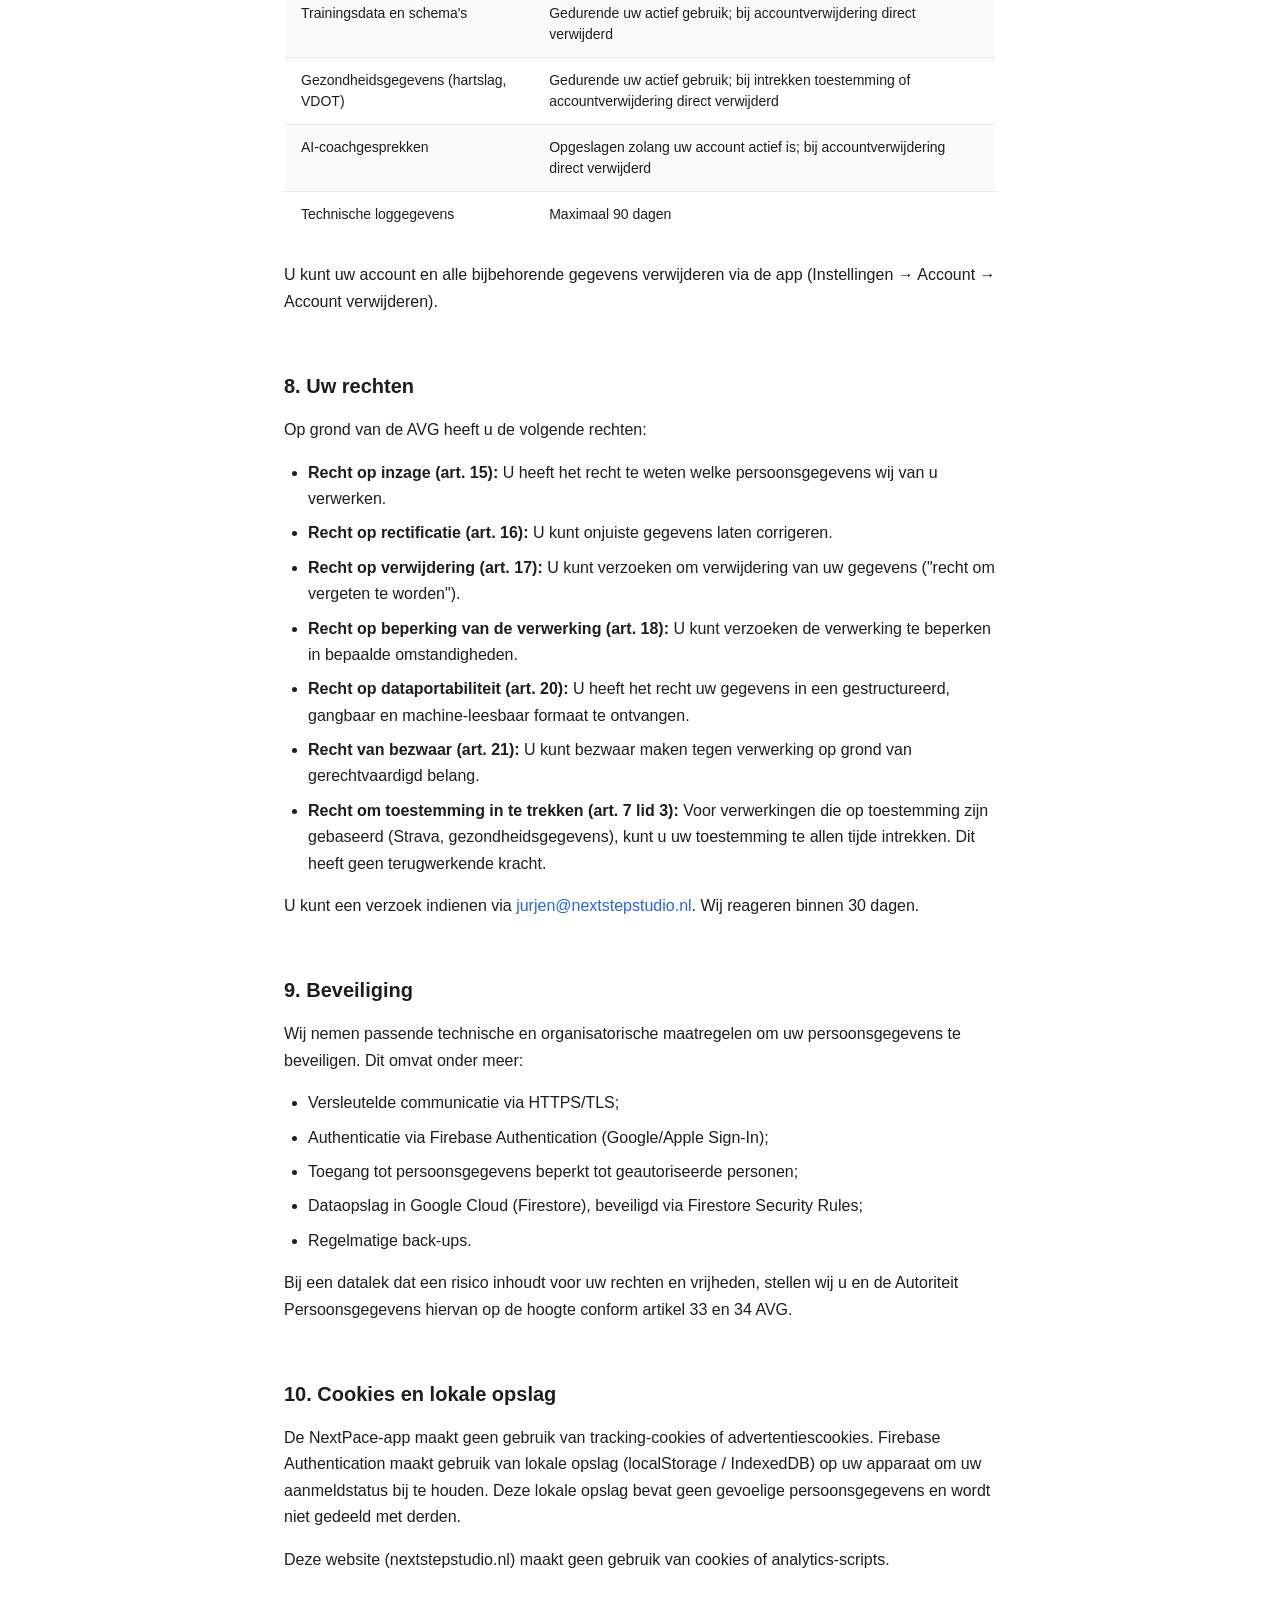
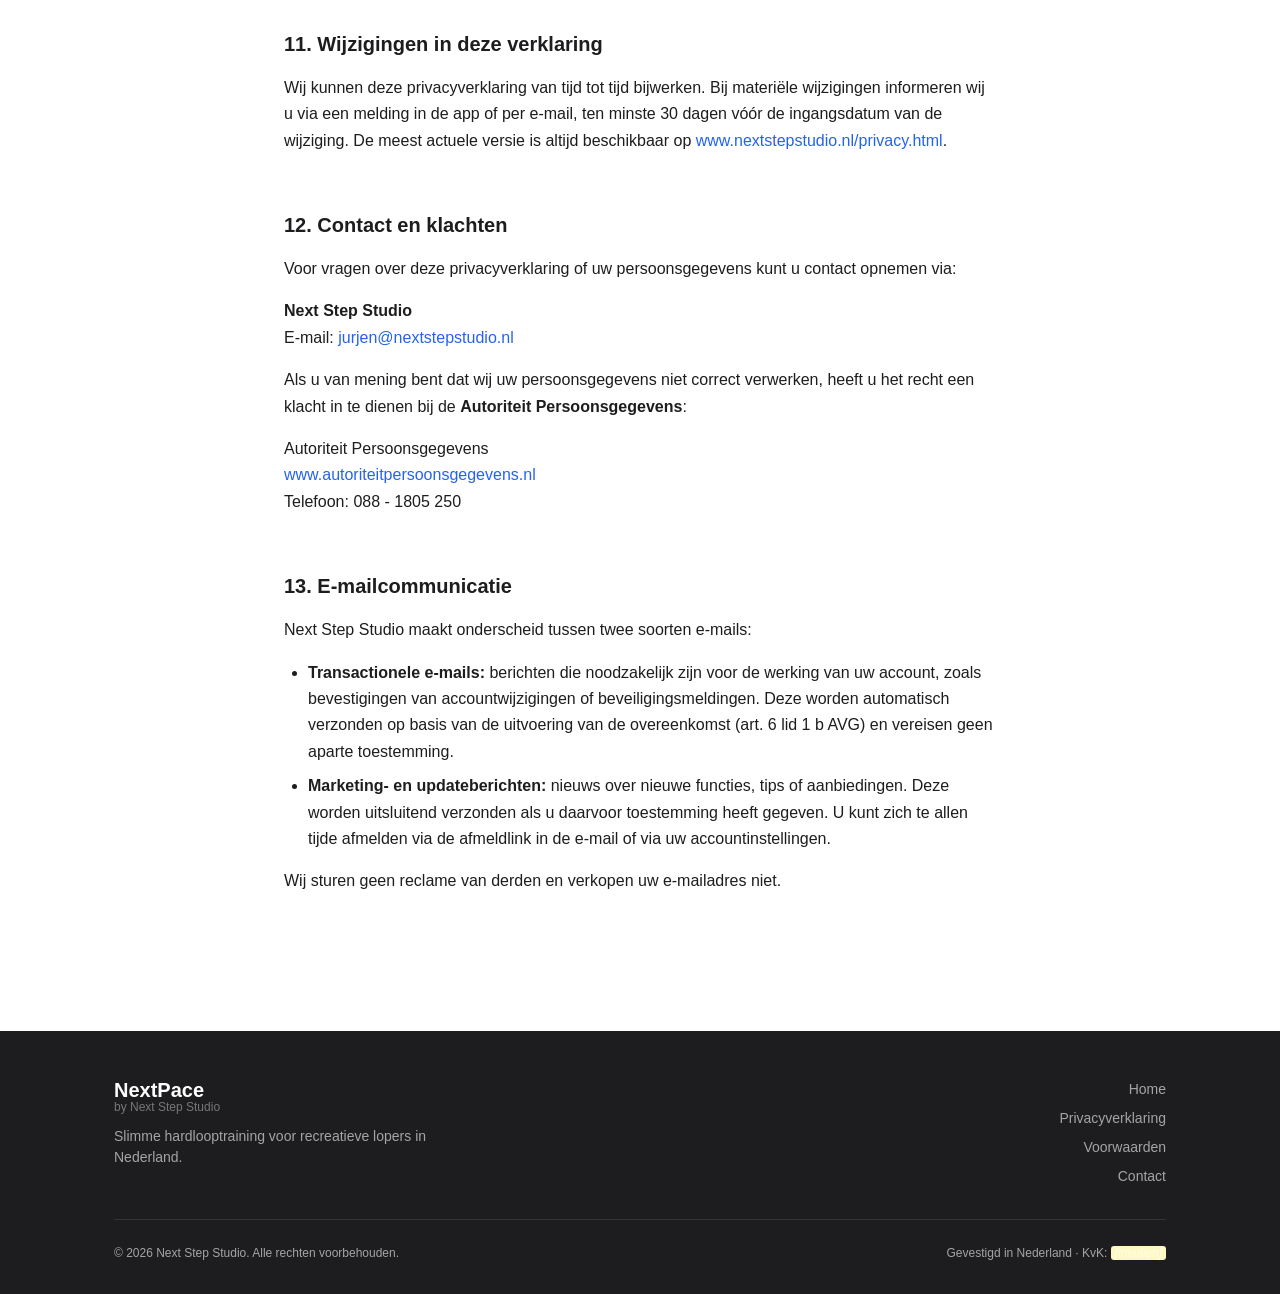
==== commit b1a3ab0e: "feat: verbeter privacyverklaring op basis van vergelijking met Ren - Voeg Apple Health en Garmin toe" ====
--- a/privacy.html
+++ b/privacy.html
@@ -34,7 +34,7 @@
 
     <div class="legal-header">
       <h1>Privacyverklaring</h1>
-      <p class="legal-meta">Versie 1.0 — Datum: april 2026 · Next Step Studio</p>
+      <p class="legal-meta">Versie 1.1 — Datum: april 2026 · Next Step Studio</p>
     </div>
 
     <div class="legal-toc">
@@ -52,6 +52,7 @@
         <li><a href="#s10">Cookies en lokale opslag</a></li>
         <li><a href="#s11">Wijzigingen in deze verklaring</a></li>
         <li><a href="#s12">Contact en klachten</a></li>
+        <li><a href="#s13">E-mailcommunicatie</a></li>
       </ol>
     </div>
 
@@ -122,9 +123,20 @@
             <td>Apparaattype, OS-versie, app-versie, tijdstempels</td>
             <td>Automatisch</td>
           </tr>
+          <tr>
+            <td><strong>Apple Health-data</strong> <em>(toekomstig)</em></td>
+            <td>Hardloopactiviteiten, hartslag, VO2max-schatting</td>
+            <td>Via Apple Health-koppeling (optioneel) — nog niet beschikbaar</td>
+          </tr>
+          <tr>
+            <td><strong>Garmin-data</strong> <em>(toekomstig)</em></td>
+            <td>Activiteiten, hartslag, loopvermogen, slaapdata</td>
+            <td>Via Garmin Connect-koppeling (optioneel) — nog niet beschikbaar</td>
+          </tr>
         </tbody>
       </table>
 
+      <p>Verplichte gegevens (e-mailadres, naam) zijn nodig om een account aan te maken. Alle overige gegevens — trainingsdata, gezondheidsgegevens, integraties — zijn optioneel en verbeteren de kwaliteit van uw schema.</p>
       <p>Wij verzamelen geen gegevens die niet noodzakelijk zijn voor de werking van de app.</p>
     </div>
 
@@ -226,9 +238,22 @@
             <td>Trainingsactiviteiten, GPS-routes, profiel</td>
             <td>VS — zie artikel 6; Strava's eigen privacybeleid is van toepassing</td>
           </tr>
+          <tr>
+            <td><strong>Apple Health</strong> <em>(toekomstig)</em></td>
+            <td>Gezondheids- en activiteitenimport</td>
+            <td>Activiteiten, hartslag, VO2max</td>
+            <td>Op apparaat (iOS) — Apple's eigen privacybeleid is van toepassing</td>
+          </tr>
+          <tr>
+            <td><strong>Garmin Connect</strong> <em>(toekomstig)</em></td>
+            <td>Activiteiten- en sensordata-import via OAuth</td>
+            <td>Activiteiten, hartslag, loopvermogen, slaap</td>
+            <td>VS — Garmin's eigen privacybeleid is van toepassing</td>
+          </tr>
         </tbody>
       </table>
 
+      <p>Next Step Studio is niet verantwoordelijk voor de gegevensverzameling en -verwerking door Google (Sign-In), Apple (Sign-In, Health), Strava of Garmin. Op het gebruik van hun diensten zijn hun eigen privacybeleiden van toepassing.</p>
       <p>Wij verkopen uw persoonsgegevens niet aan derden en delen deze niet met partijen buiten de bovenstaande lijst, tenzij wij daartoe wettelijk verplicht zijn.</p>
     </div>
 
@@ -336,6 +361,17 @@
         <a href="https://www.autoriteitpersoonsgegevens.nl" target="_blank" rel="noopener">www.autoriteitpersoonsgegevens.nl</a><br>
         Telefoon: 088 - 1805 250
       </p>
+    </div>
+
+    <!-- 13 -->
+    <div class="legal-section" id="s13">
+      <h2>13. E-mailcommunicatie</h2>
+      <p>Next Step Studio maakt onderscheid tussen twee soorten e-mails:</p>
+      <ul>
+        <li><strong>Transactionele e-mails:</strong> berichten die noodzakelijk zijn voor de werking van uw account, zoals bevestigingen van accountwijzigingen of beveiligingsmeldingen. Deze worden automatisch verzonden op basis van de uitvoering van de overeenkomst (art. 6 lid 1 b AVG) en vereisen geen aparte toestemming.</li>
+        <li><strong>Marketing- en updateberichten:</strong> nieuws over nieuwe functies, tips of aanbiedingen. Deze worden uitsluitend verzonden als u daarvoor toestemming heeft gegeven. U kunt zich te allen tijde afmelden via de afmeldlink in de e-mail of via uw accountinstellingen.</li>
+      </ul>
+      <p>Wij sturen geen reclame van derden en verkopen uw e-mailadres niet.</p>
     </div>
 
   </div>
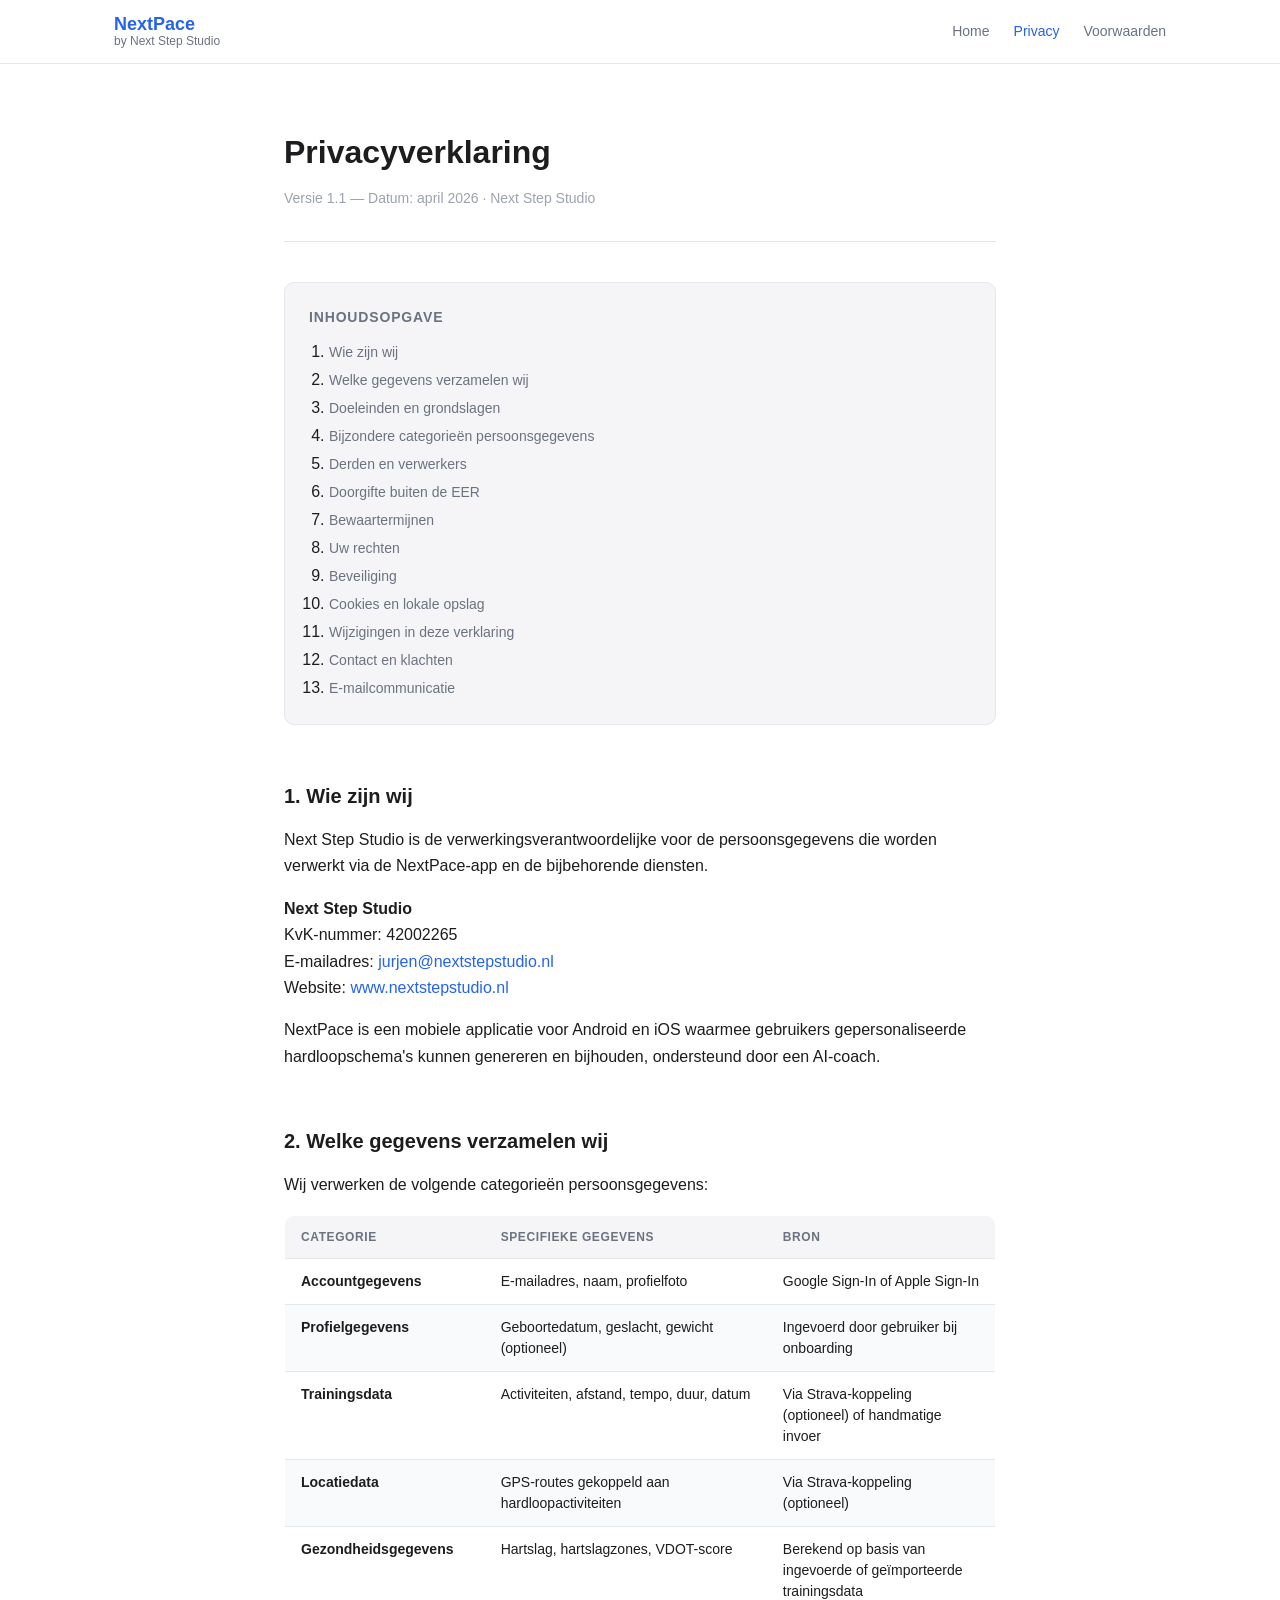
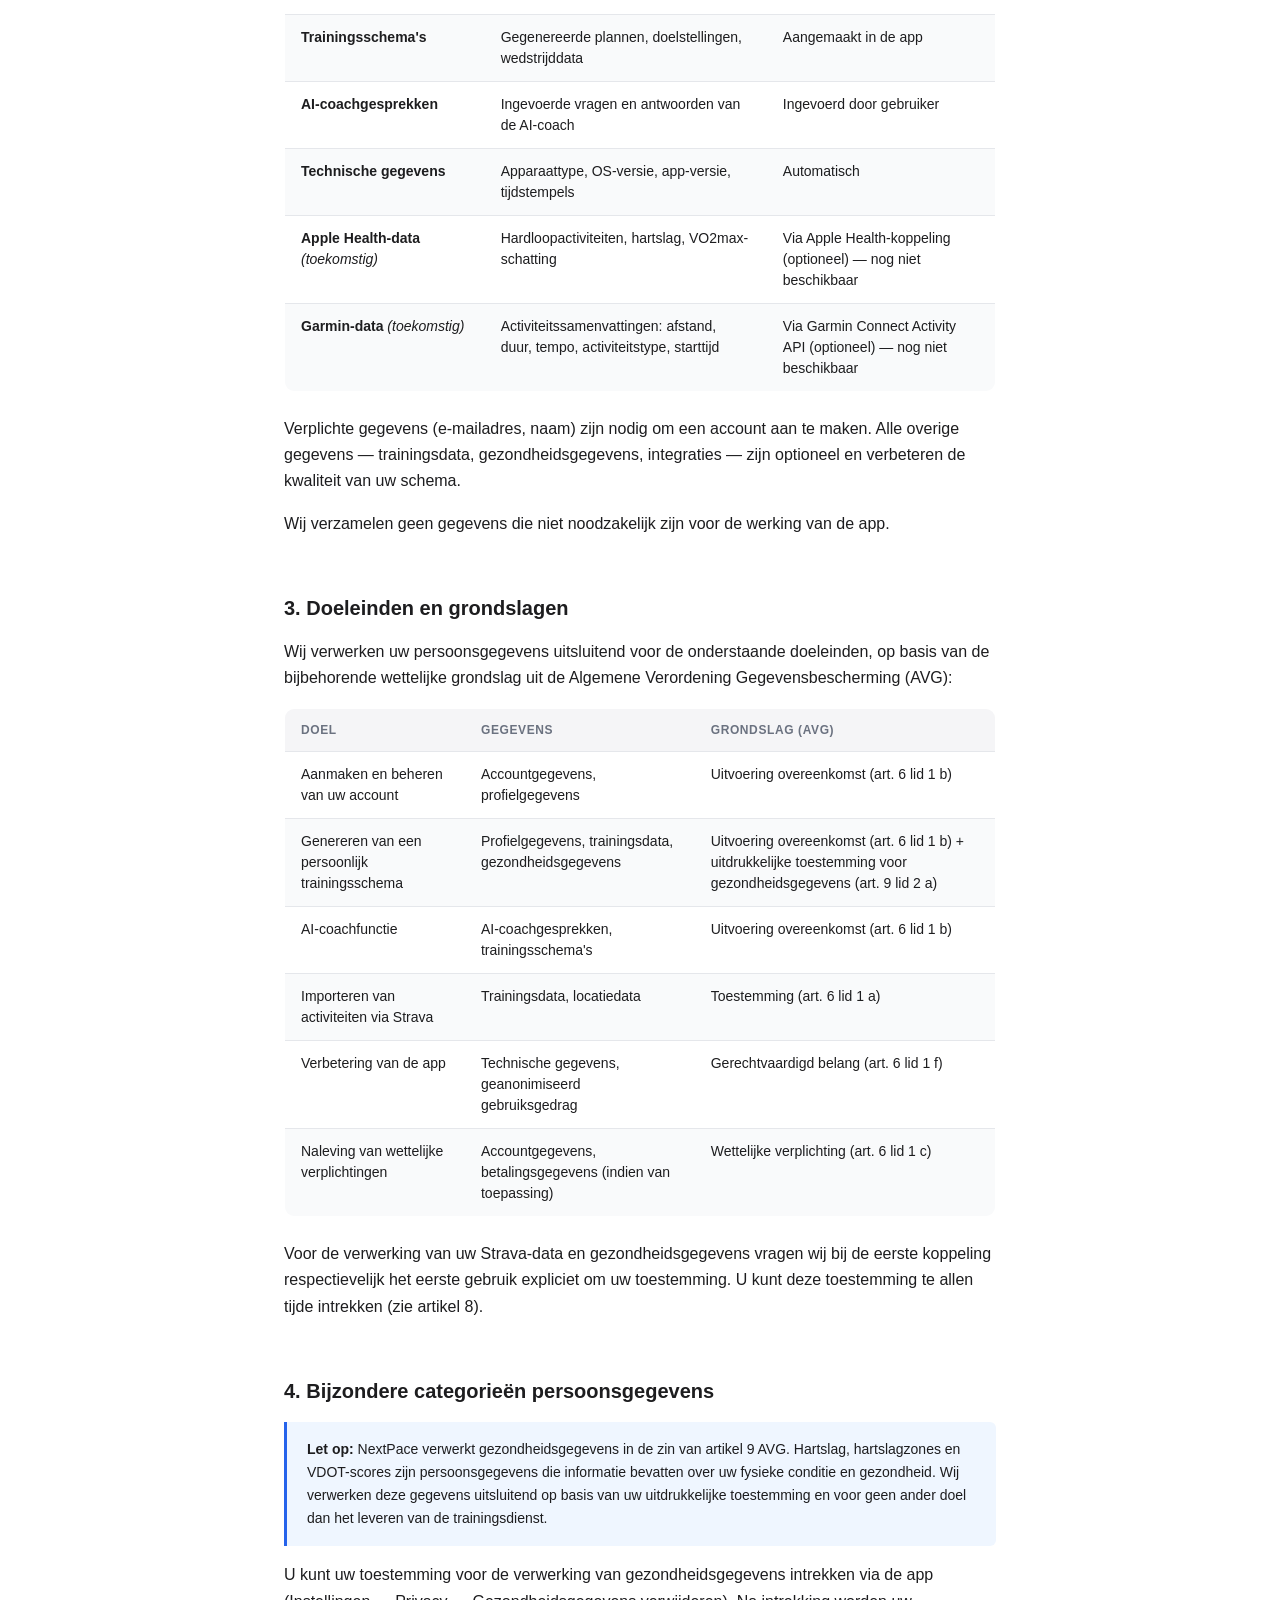
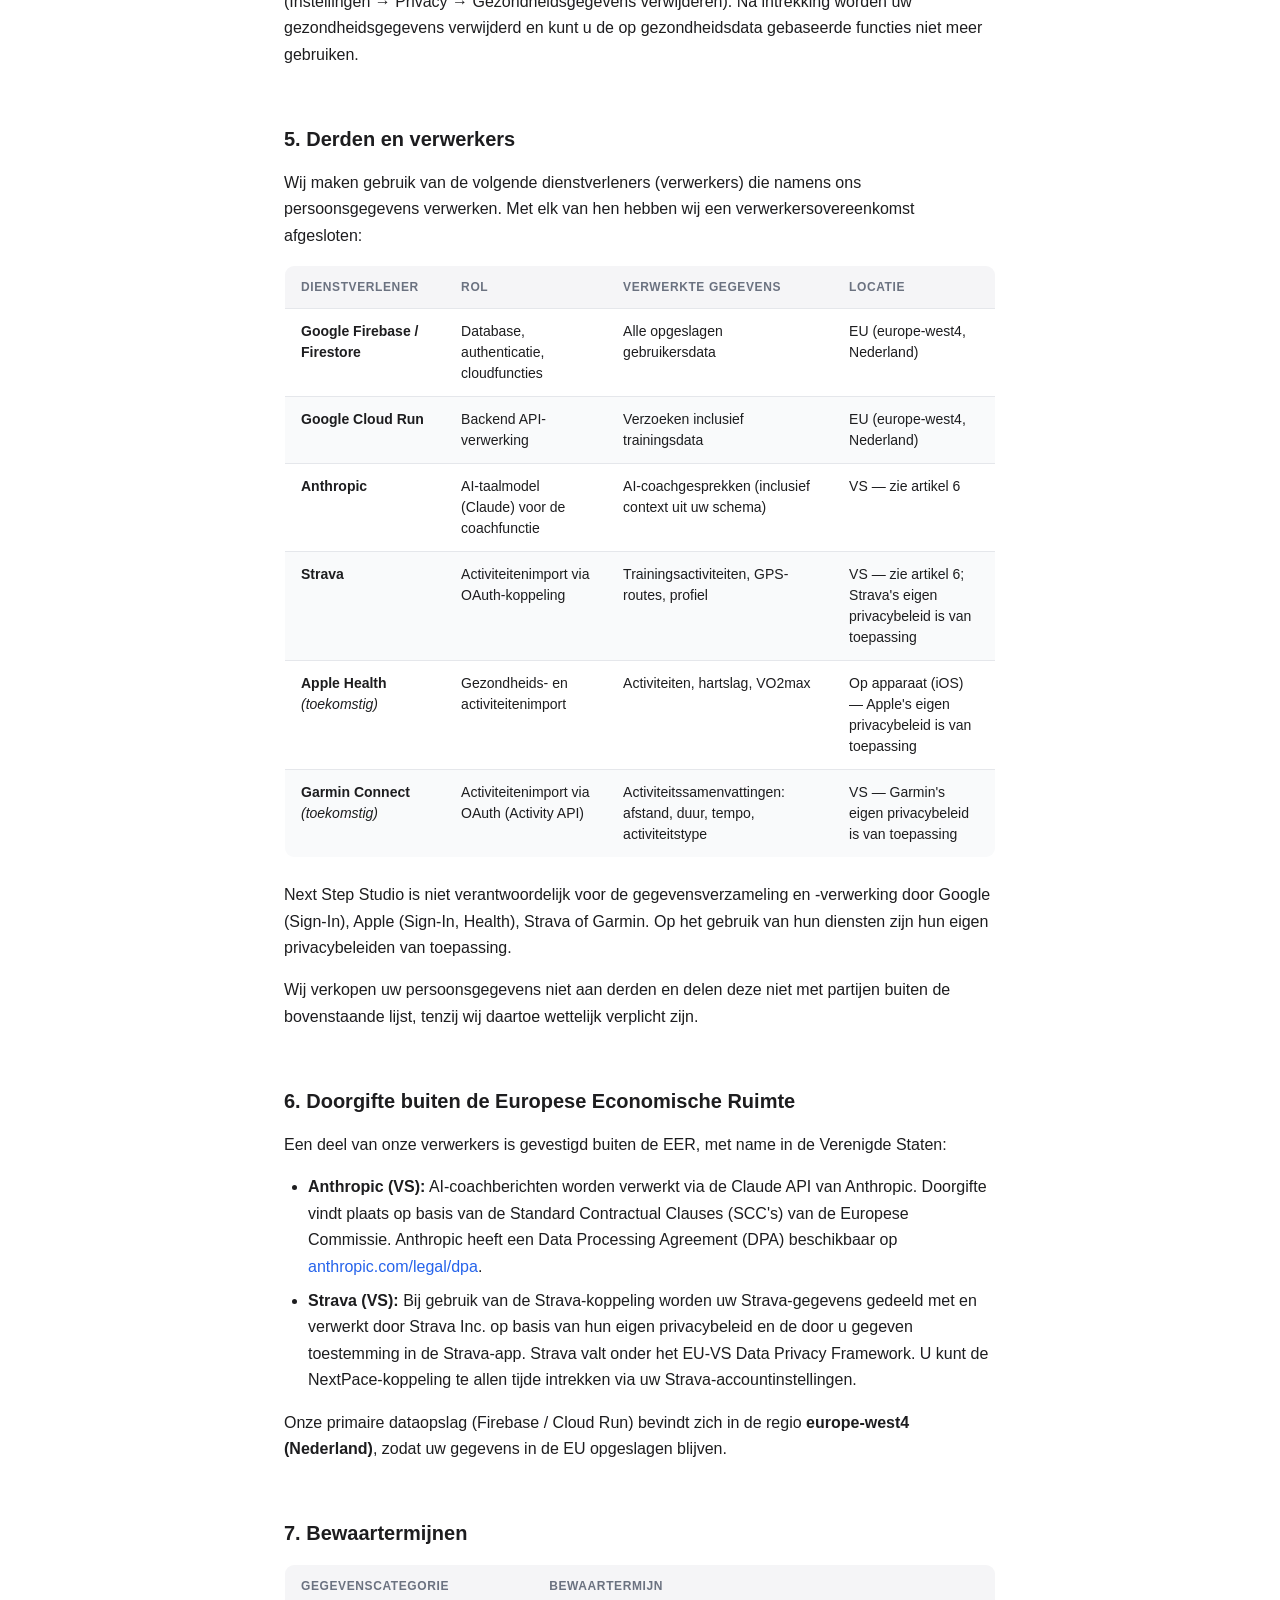
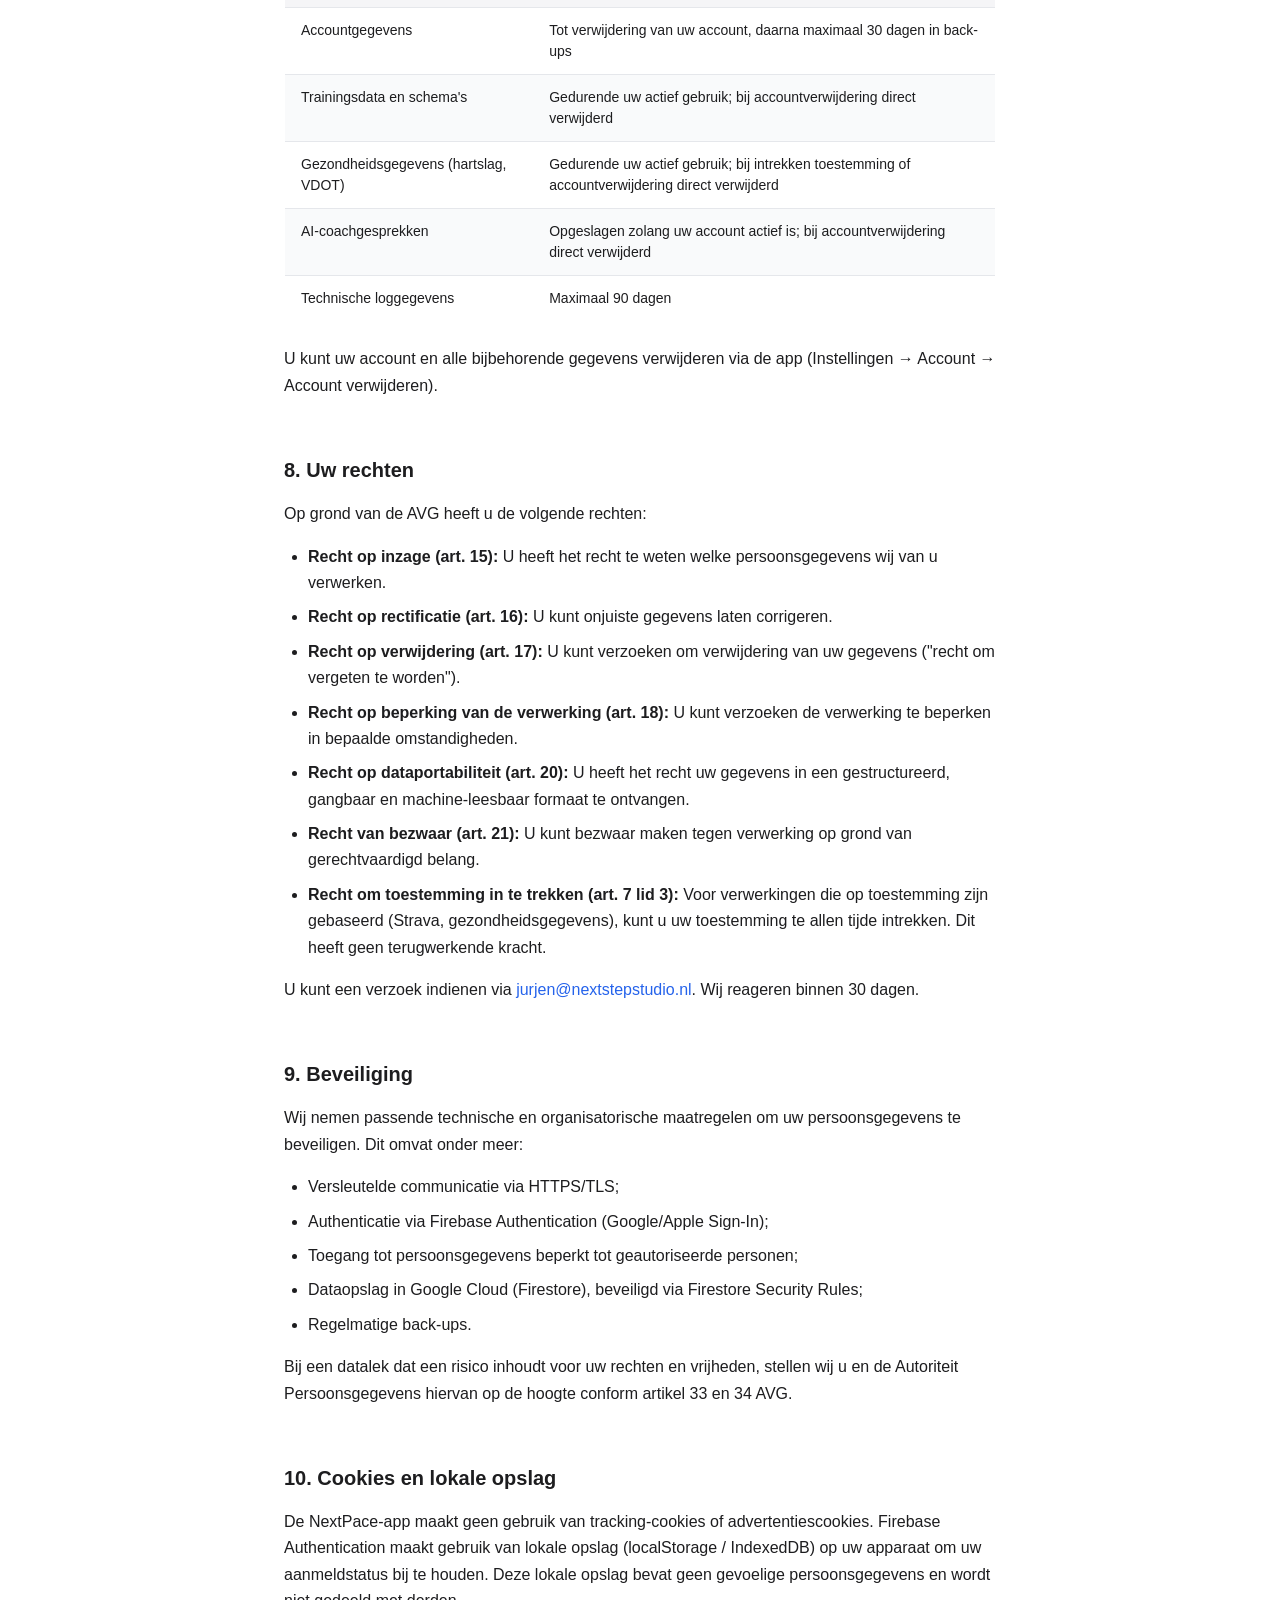
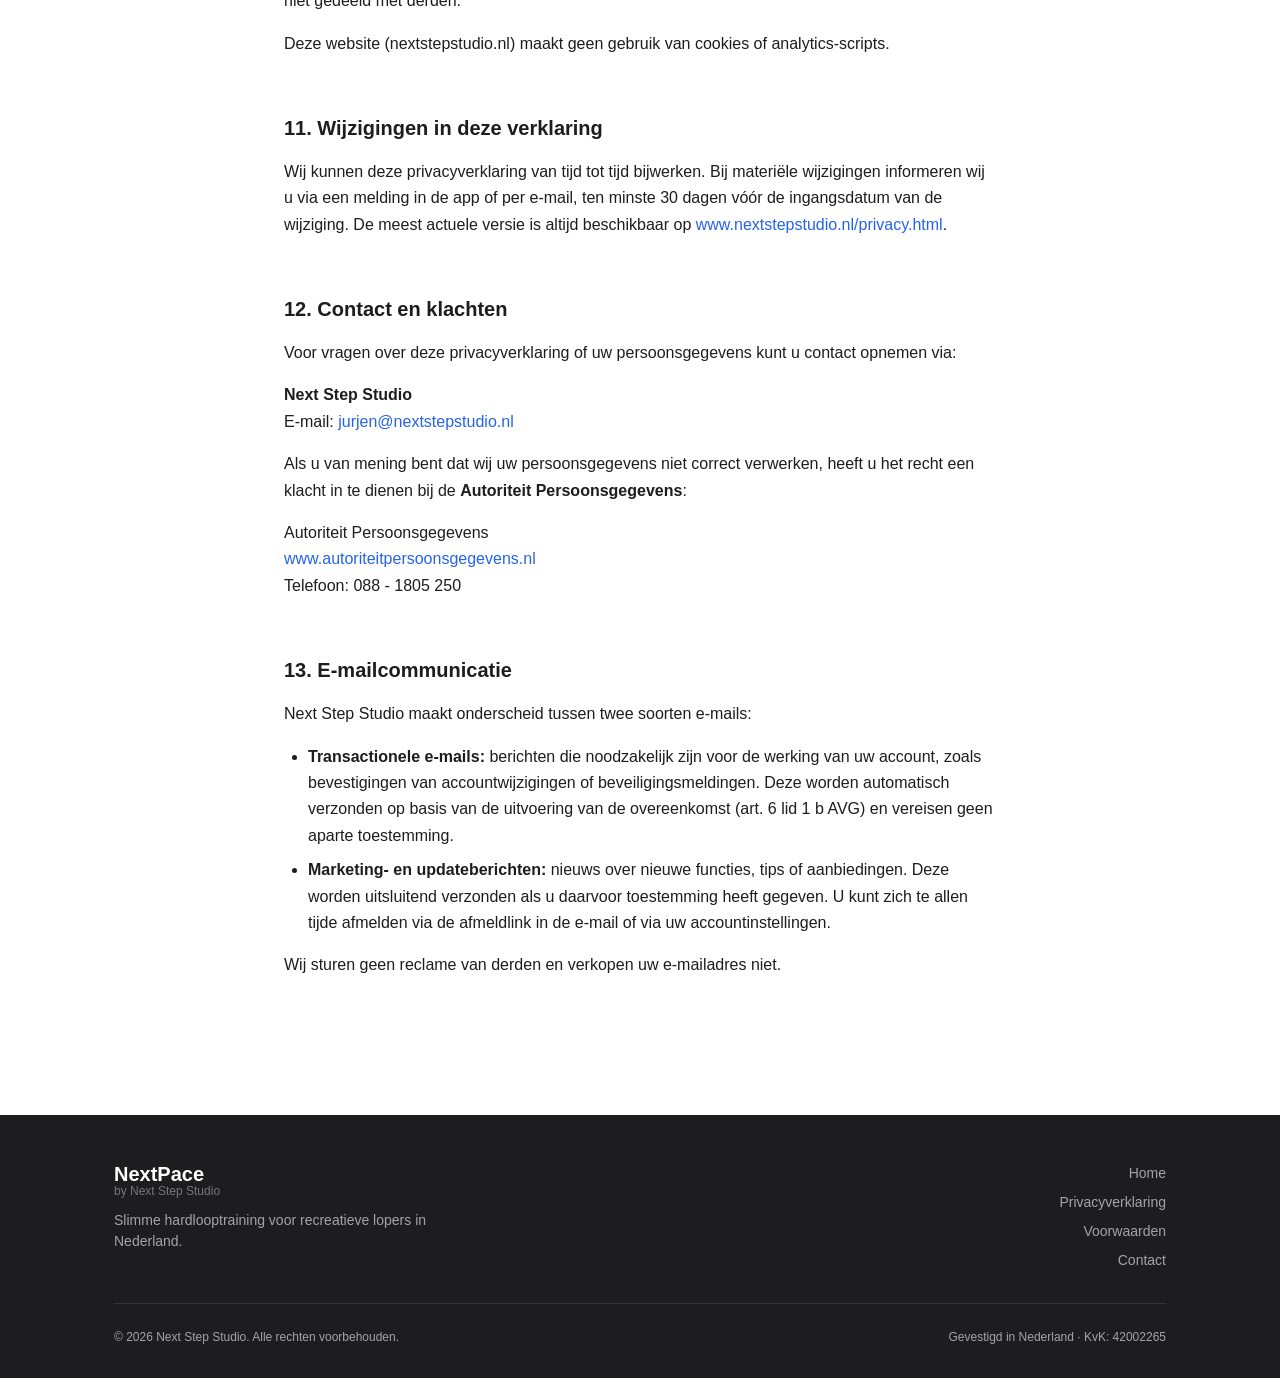
==== commit 36f00cf8: "feat: voeg developers-pagina toe en verwerk KvK-nummer - developers.html: Garmin/Strava/Apple Health" ====
--- a/privacy.html
+++ b/privacy.html
@@ -62,7 +62,7 @@
       <p>Next Step Studio is de verwerkingsverantwoordelijke voor de persoonsgegevens die worden verwerkt via de NextPace-app en de bijbehorende diensten.</p>
       <p>
         <strong>Next Step Studio</strong><br>
-        KvK-nummer: <span class="placeholder">[invullen]</span><br>
+        KvK-nummer: 42002265<br>
         E-mailadres: <a href="mailto:jurjen@nextstepstudio.nl">jurjen@nextstepstudio.nl</a><br>
         Website: <a href="https://www.nextstepstudio.nl">www.nextstepstudio.nl</a>
       </p>
@@ -130,8 +130,8 @@
           </tr>
           <tr>
             <td><strong>Garmin-data</strong> <em>(toekomstig)</em></td>
-            <td>Activiteiten, hartslag, loopvermogen, slaapdata</td>
-            <td>Via Garmin Connect-koppeling (optioneel) — nog niet beschikbaar</td>
+            <td>Activiteitssamenvattingen: afstand, duur, tempo, activiteitstype, starttijd</td>
+            <td>Via Garmin Connect Activity API (optioneel) — nog niet beschikbaar</td>
           </tr>
         </tbody>
       </table>
@@ -246,8 +246,8 @@
           </tr>
           <tr>
             <td><strong>Garmin Connect</strong> <em>(toekomstig)</em></td>
-            <td>Activiteiten- en sensordata-import via OAuth</td>
-            <td>Activiteiten, hartslag, loopvermogen, slaap</td>
+            <td>Activiteitenimport via OAuth (Activity API)</td>
+            <td>Activiteitssamenvattingen: afstand, duur, tempo, activiteitstype</td>
             <td>VS — Garmin's eigen privacybeleid is van toepassing</td>
           </tr>
         </tbody>
@@ -397,7 +397,7 @@
     </div>
     <div class="footer-bottom">
       <span>© 2026 Next Step Studio. Alle rechten voorbehouden.</span>
-      <span>Gevestigd in Nederland · KvK: <span class="placeholder">[invullen]</span></span>
+      <span>Gevestigd in Nederland · KvK: 42002265</span>
     </div>
   </div>
 </footer>
